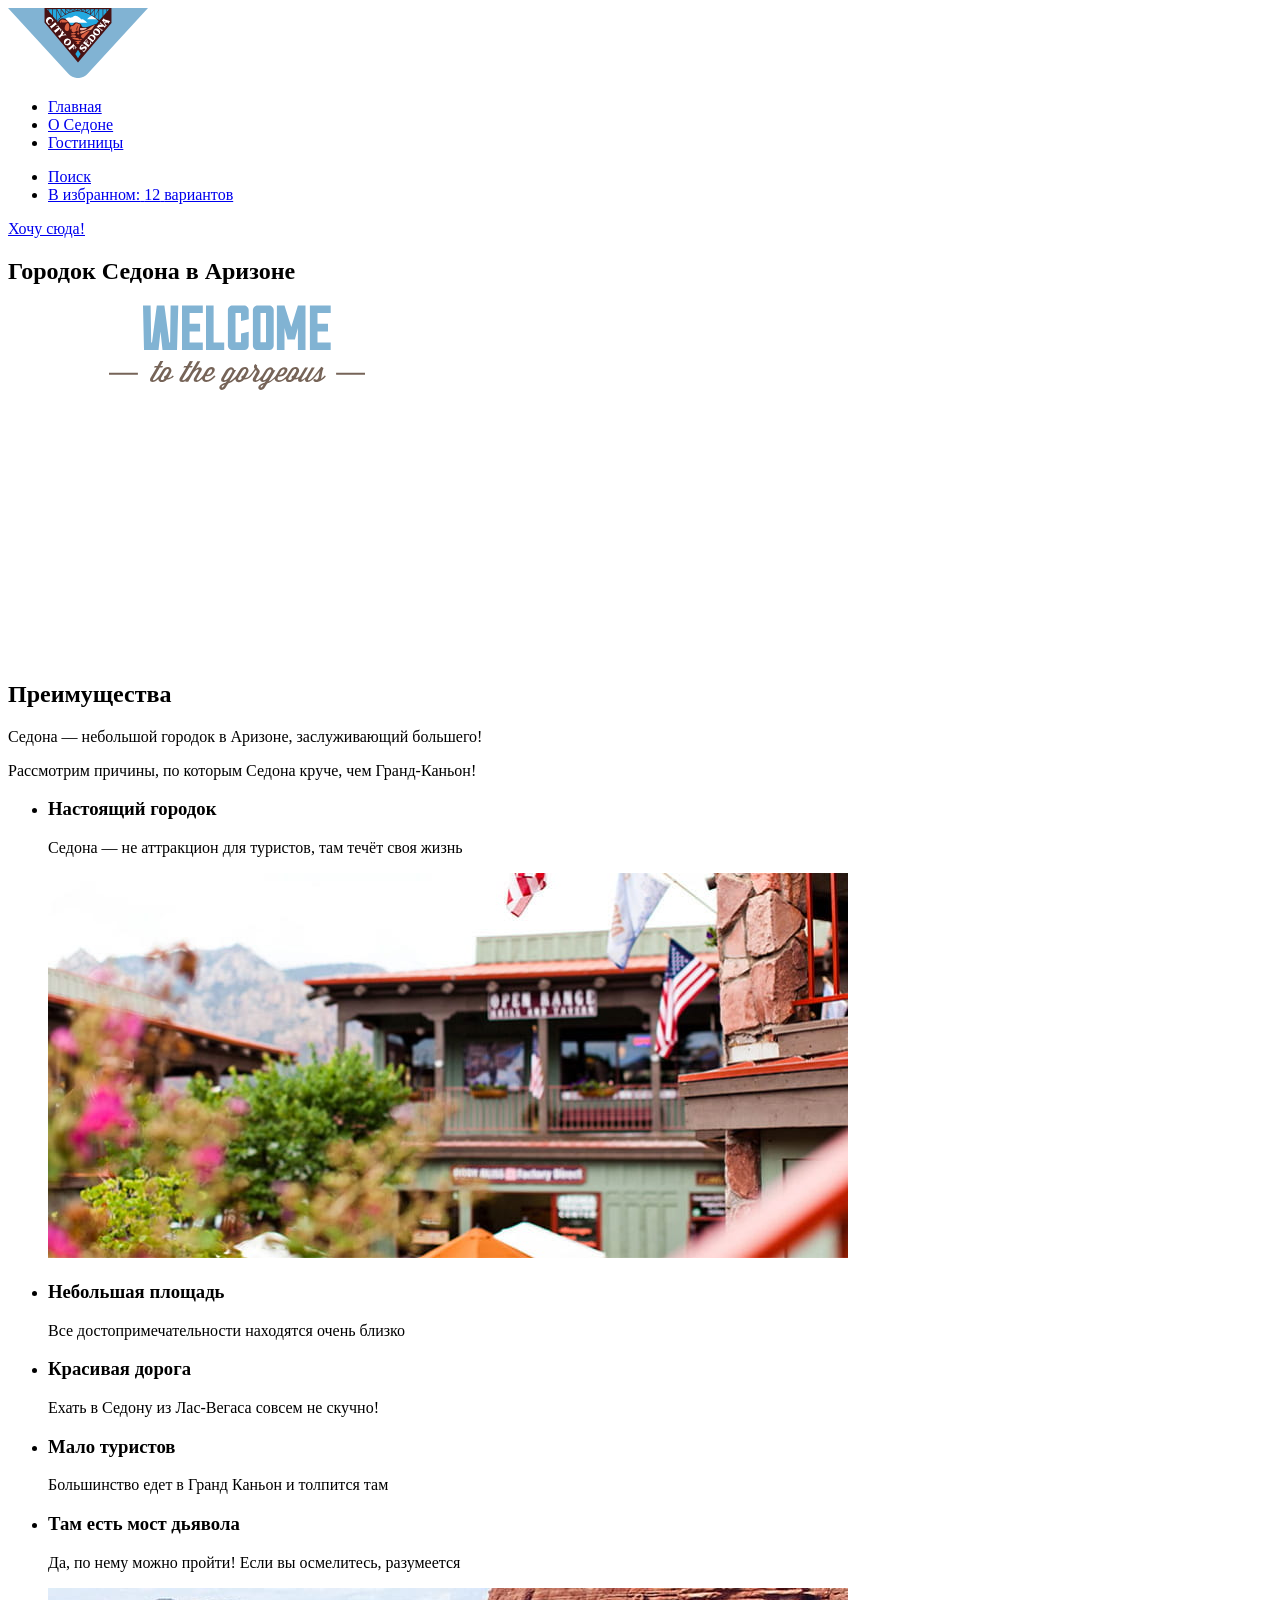
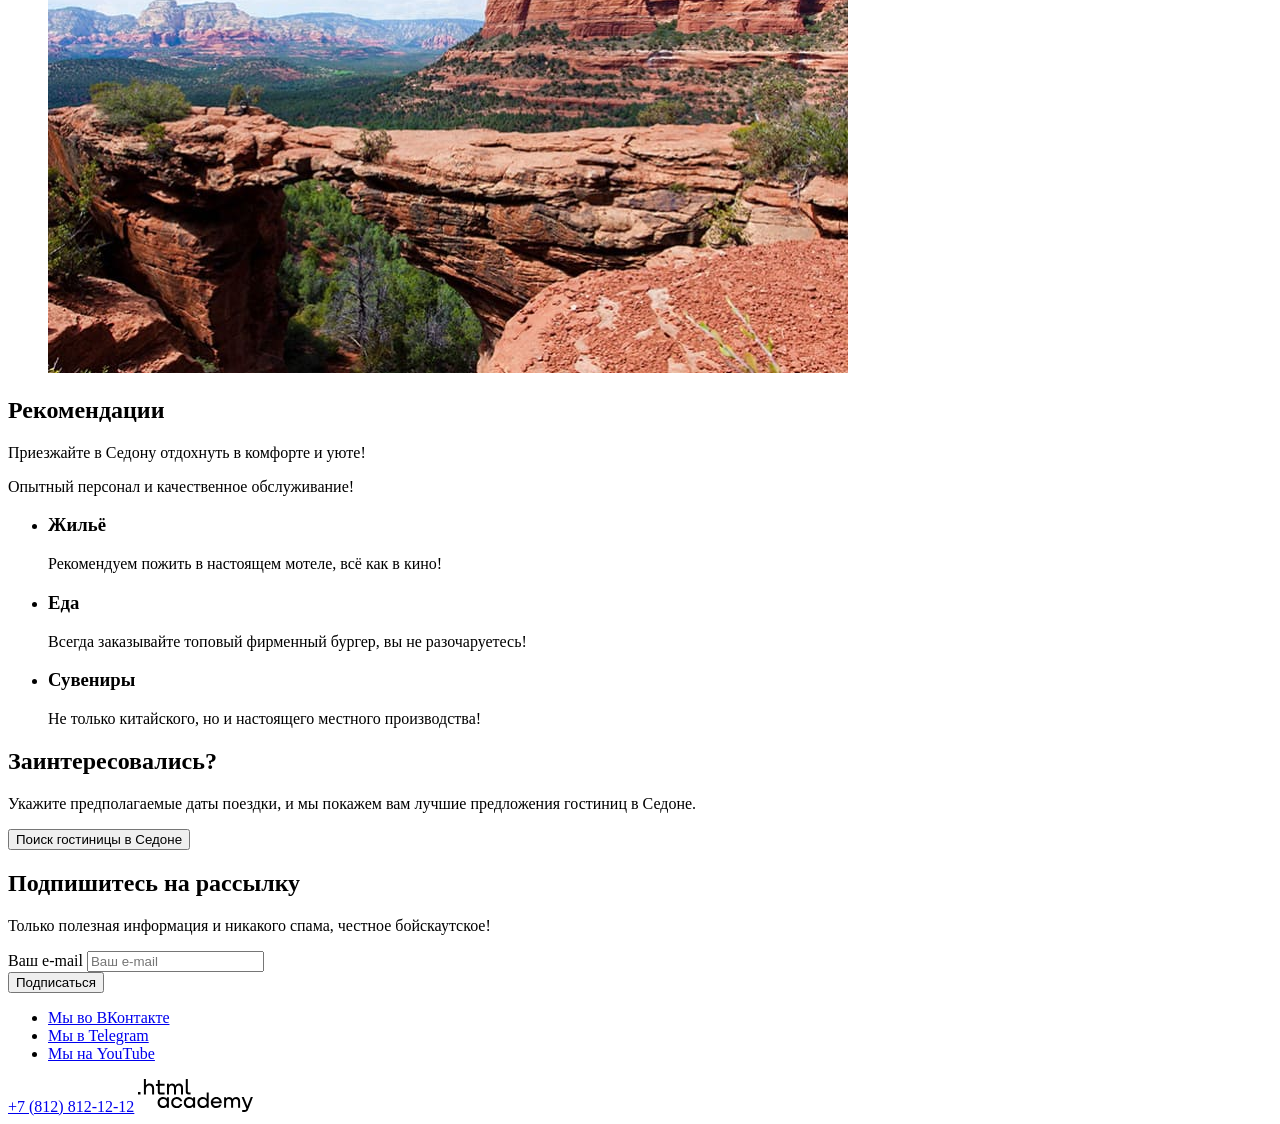
==== index.html @ c9680c71 "Добавляет контентные изображения и изменяет альтернативные названия у гостиниц" ====
<!DOCTYPE html>
<html lang="ru">

  <head>
    <meta charset="utf-8">
    <title>HTML Academy: Седона</title>
  </head>

  <body>
    <header class="page-header" data-test="header">
      <a class="header-logo" href="index.html">
        <img class="page-header-logo" src="images/sedona-logo.svg" width="140" height="70" alt="Логотип города Седона">
      </a>
      <nav class="navigation">
        <ul class="navigation-list">
          <li class="navigation-item">
            <a class="navigation-link" href="index.html" aria-current="page">Главная</a>
          </li>
          <li class="navigation-item">
            <a class="navigation-link" href="#">О Седоне</a>
          </li>
          <li class="navigation-item">
            <a class="navigation-link" href="catalog.html">Гостиницы</a>
          </li>
        </ul>
        <ul class="navigation-user">
          <li class="navigation-user-item">
            <a class="navigation-user-link navigation-user-link-search" href="#">
              <span class="visually-hidden">Поиск</span>
            </a>
          </li>
          <li class="navigation-user-item">
            <a class="navigation-user-link navigation-user-link-favorites" href="#">
              <span class="visually-hidden">В избранном:</span>
              <span class="favorites-badge">12</span>
              <span class="visually-hidden">вариантов</span>
            </a>
          </li>
        </ul>
      </nav>
      <a class="header-button" href="#">Хочу сюда!</a>
    </header>

    <main class="main-content" data-test="main">
      <section class="hero" data-test="hero">
        <h1 class="visually-hidden">Городок Седона в Аризоне</h1>
        <img class="hero-image" src="images/welcome-text.svg" width="458" height="352"
          alt="Welcome to the gorgeous Sedona, because the Grand Canyon sucks!">
      </section>
      <section class="advantages" data-test="advantages">
        <h2 class="visually-hidden">Преимущества</h2>
        <p class="hero-slogan">Седона — небольшой городок в Аризоне, заслуживающий большего!</p>
        <p class="hero-intro">Рассмотрим причины, по которым Седона круче, чем Гранд-Каньон!</p>
        <ul class="advantages-list">
          <li class="advantages-item advantages-item-with-image">
            <h3 class="advantages-title">Настоящий городок</h3>
            <p class="advantages-description">Седона — не аттракцион для туристов, там течёт своя жизнь</p>
            <img class="advantages-image" src="images/sedona.jpg" width="800" height="385"
              alt="Вид из окна городка Седона на здание с надписью «Открытый простор»">
          </li>
          <li class="advantages-item">
            <h3 class="advantages-title">Небольшая площадь</h3>
            <p class="advantages-description">Все достопримечательности находятся очень близко</p>
          </li>
          <li class="advantages-item">
            <h3 class="advantages-title">Красивая дорога</h3>
            <p class="advantages-description">Ехать в Седону из Лас-Вегаса совсем не скучно!</p>
          </li>
          <li class="advantages-item">
            <h3 class="advantages-title">Мало туристов</h3>
            <p class="advantages-description">Большинство едет в Гранд Каньон и толпится там</p>
          </li>
          <li class="advantages-item advantages-item-with-image">
            <h3 class="advantages-title">Там есть мост дьявола</h3>
            <p class="advantages-description">Да, по нему можно пройти! Если вы осмелитесь, разумеется</p>
            <img class="advantages-image" width="800" height="385" src="images/devils-bridge.jpg"
              alt="Мост дьявола в Седоне из песчаника и просторы Аризоны на заднем плане">
          </li>
        </ul>
      </section>
      <section class="recommendations">
        <h2 class="visually-hidden">Рекомендации</h2>
        <p class="recommendations-slogan">Приезжайте в Седону отдохнуть в комфорте и уюте!</p>
        <p class="recommendations-description">Опытный персонал и качественное обслуживание!</p>
        <ul class="recommendations-list">
          <li class="recommendations-item">
            <h3 class="recommendations-title">Жильё</h3>
            <p class="recommendations-item-description">Рекомендуем пожить в настоящем мотеле, всё как в кино!</p>
          </li>
          <li class="recommendations-item">
            <h3 class="recommendations-title">Еда</h3>
            <p class="recommendations-item-description">Всегда заказывайте топовый фирменный бургер, вы не
              разочаруетесь!</p>
          </li>
          <li class="recommendations-item">
            <h3 class="recommendations-title">Сувениры</h3>
            <p class="recommendations-item-description">Не только китайского, но и настоящего местного производства!</p>
          </li>
        </ul>
      </section>
      <section class="search" data-test="search">
        <h2 class="search-title">Заинтересовались?</h2>
        <p class="search-description">Укажите предполагаемые даты поездки, и мы покажем вам лучшие предложения гостиниц
          в Седоне.</p>
        <button class="search-button" type="button">Поиск гостиницы в Седоне</button>
      </section>
      <section class="subscribe subscribe-with-background" data-test="subscribe">
        <h2 class="subscribe-title">Подпишитесь на рассылку</h2>
        <p class="subscribe-description">Только полезная информация и никакого спама, честное бойскаутское!</p>
        <form class="subscribe-form" action="https://echo.htmlacademy.ru/" method="post">
          <div class="subscribe-field-wrapper">
            <label class="visually-hidden" for="user-email">Ваш e-mail</label>
            <input class="subscribe-field" type="email" name="user-email" id="user-email" placeholder="Ваш e-mail"
              required>
          </div>
          <button class="subscribe-button" type="submit">Подписаться</button>
        </form>
      </section>
    </main>

    <footer class="page-footer" data-test="footer">
      <ul class="page-footer-socials-list">
        <li class="page-footer-socials-item">
          <a class="page-footer-socials-link" href="https://vk.com/htmlacademy">
            <span class="visually-hidden">Мы во ВКонтакте</span>
          </a>
        </li>
        <li class="page-footer-socials-item">
          <a class="page-footer-socials-link" href="https://t.me/htmlacademy">
            <span class="visually-hidden">Мы в Telegram</span>
          </a>
        </li>
        <li class="page-footer-socials-item">
          <a class="page-footer-socials-link" href="https://www.youtube.com/user/htmlacademyru">
            <span class="visually-hidden">Мы на YouTube</span>
          </a>
        </li>
      </ul>
      <a class="page-footer-phone" href="tel:+78128121212">+7 (812) 812-12-12</a>
      <a class="page-footer-copyright" href="https://htmlacademy.ru/intensive/htmlcss">
        <img class="page-footer-copyright-logo" src="images/htmlacademy-logo.svg" width="115" height="33"
          alt="Логотип HTML Academy">
      </a>
    </footer>
  </body>

</html>
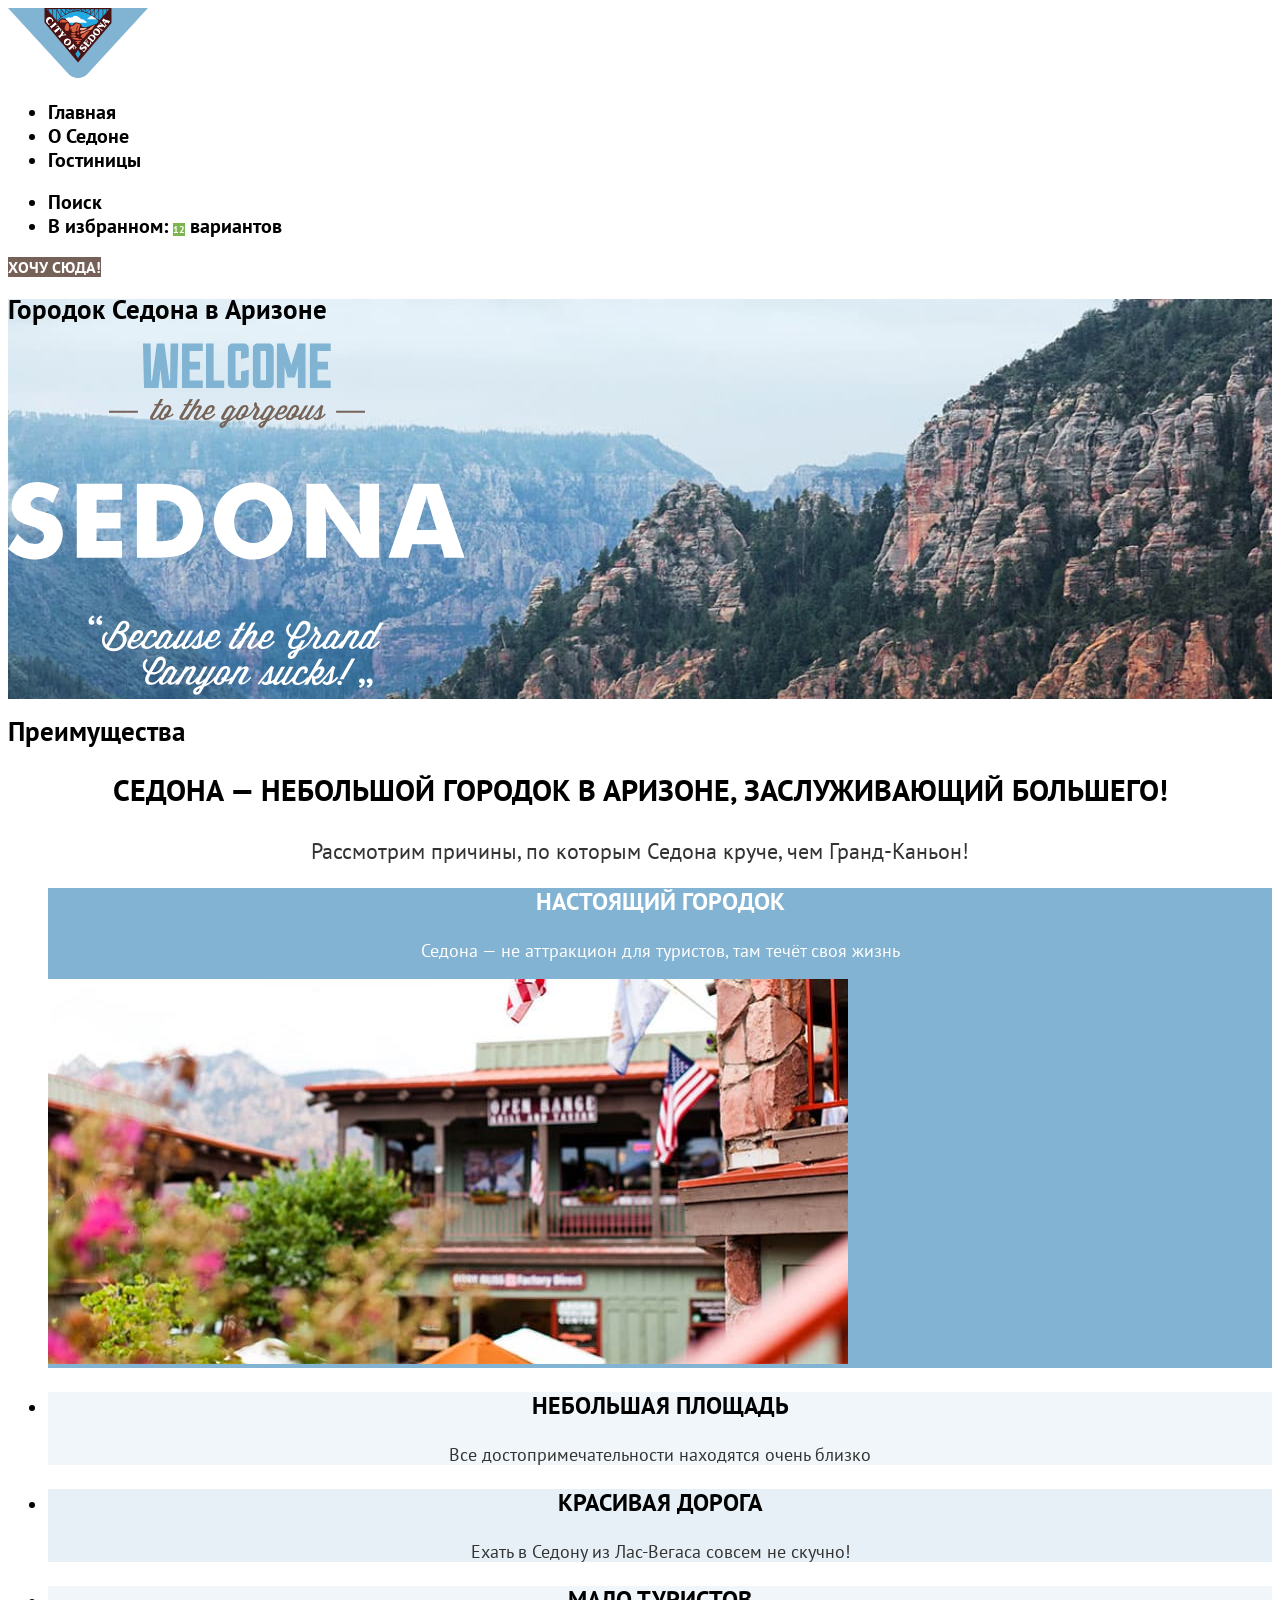
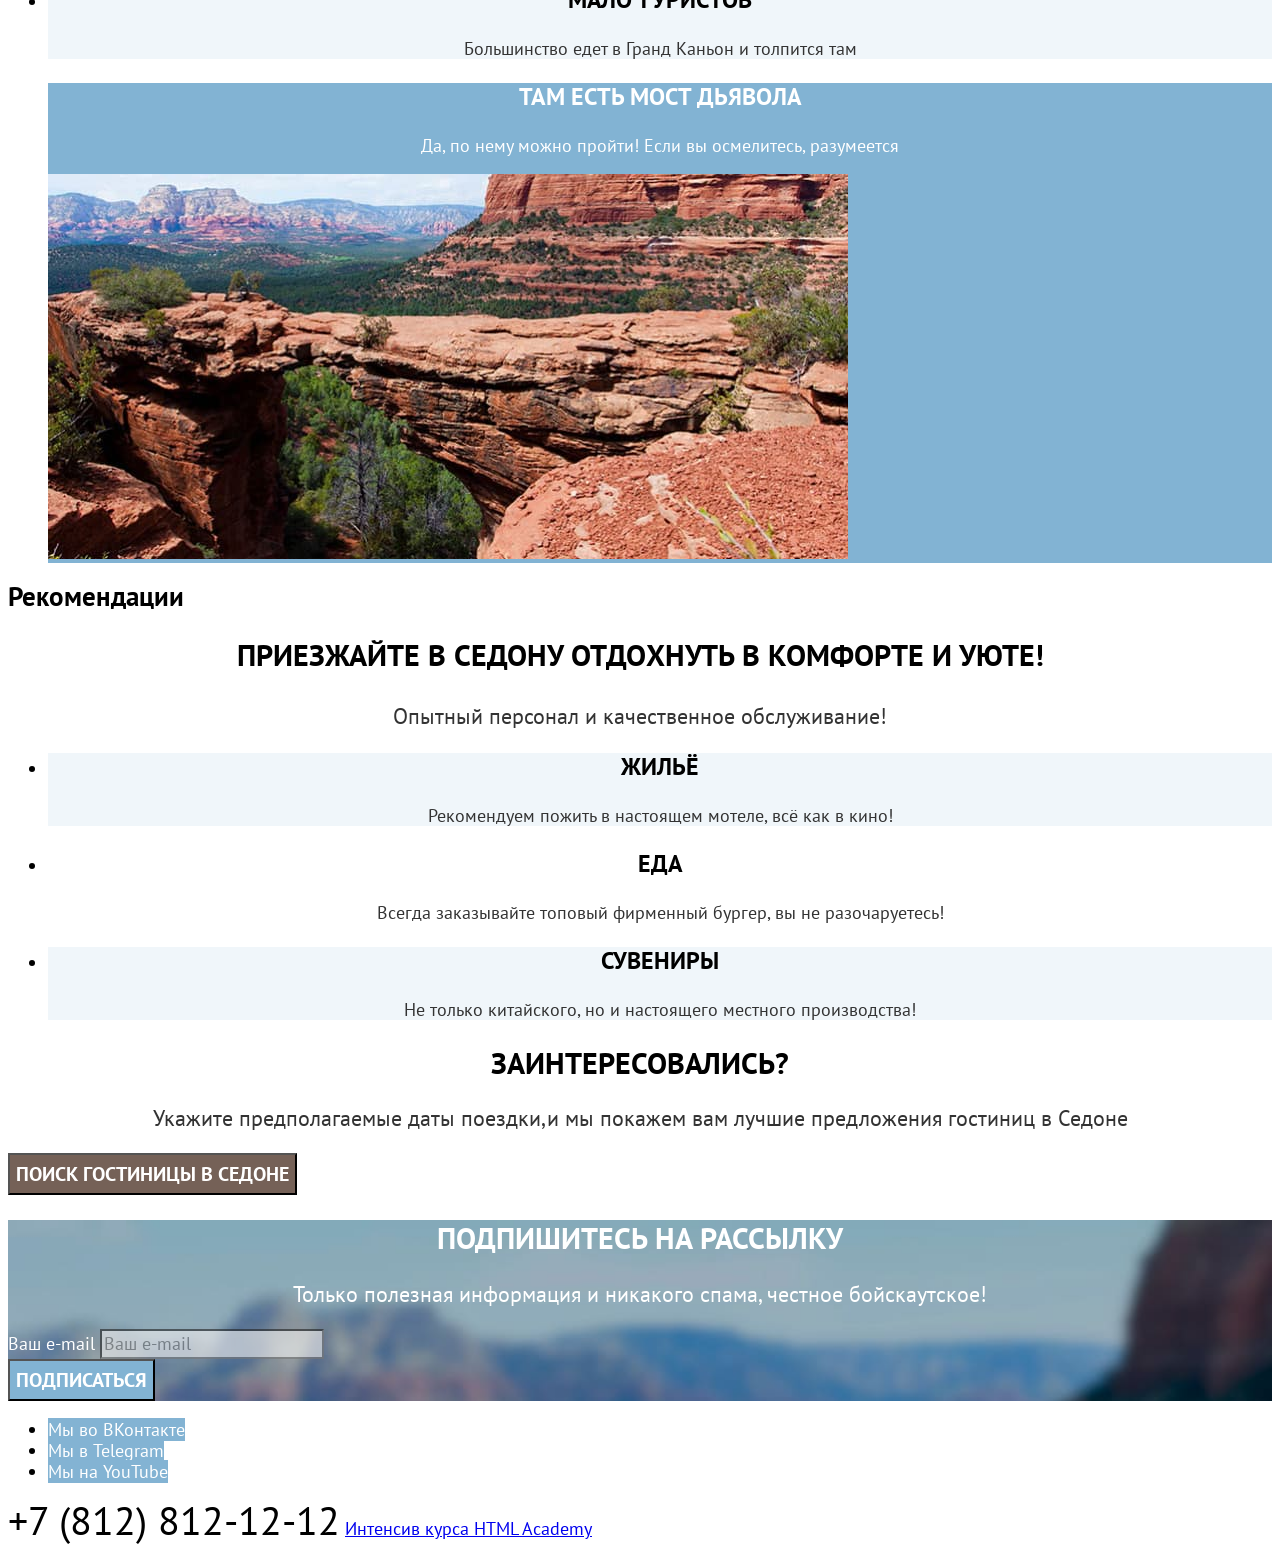
==== commit 13513b2b: "Вносит изменения на главную страницу и каталог, а так же добавляет декоративные изображения в папку " ====
--- a/index.html
+++ b/index.html
@@ -4,12 +4,14 @@
   <head>
     <meta charset="utf-8">
     <title>HTML Academy: Седона</title>
+    <link rel="stylesheet" href="styles/styles.css">
   </head>
 
   <body>
     <header class="page-header" data-test="header">
       <a class="header-logo" href="index.html">
-        <img class="page-header-logo" src="images/sedona-logo.svg" width="140" height="70" alt="Логотип города Седона">
+        <img class="page-header-logo" src="images/content/sedona-logo.svg" width="140" height="70"
+          alt="Логотип города Седона">
       </a>
       <nav class="navigation">
         <ul class="navigation-list">
@@ -30,7 +32,7 @@
             </a>
           </li>
           <li class="navigation-user-item">
-            <a class="navigation-user-link navigation-user-link-favorites" href="#">
+            <a class="navigation-user-link " href="#">
               <span class="visually-hidden">В избранном:</span>
               <span class="favorites-badge">12</span>
               <span class="visually-hidden">вариантов</span>
@@ -44,36 +46,36 @@
     <main class="main-content" data-test="main">
       <section class="hero" data-test="hero">
         <h1 class="visually-hidden">Городок Седона в Аризоне</h1>
-        <img class="hero-image" src="images/welcome-text.svg" width="458" height="352"
+        <img class="hero-image" src="images/content/welcome-text.svg" width="458" height="352"
           alt="Welcome to the gorgeous Sedona, because the Grand Canyon sucks!">
       </section>
       <section class="advantages" data-test="advantages">
         <h2 class="visually-hidden">Преимущества</h2>
-        <p class="hero-slogan">Седона — небольшой городок в Аризоне, заслуживающий большего!</p>
-        <p class="hero-intro">Рассмотрим причины, по которым Седона круче, чем Гранд-Каньон!</p>
+        <p class="advantages-slogan">Седона — небольшой городок в Аризоне, заслуживающий большего!</p>
+        <p class="advantages-description">Рассмотрим причины, по которым Седона круче, чем Гранд-Каньон!</p>
         <ul class="advantages-list">
           <li class="advantages-item advantages-item-with-image">
-            <h3 class="advantages-title">Настоящий городок</h3>
-            <p class="advantages-description">Седона — не аттракцион для туристов, там течёт своя жизнь</p>
-            <img class="advantages-image" src="images/sedona.jpg" width="800" height="385"
+            <h3 class="advantages-item-title">Настоящий городок</h3>
+            <p class="advantages-item-description">Седона — не аттракцион для туристов, там течёт своя жизнь</p>
+            <img class="advantages-image" src="images/content/sedona.jpg" width="800" height="385"
               alt="Вид из окна городка Седона на здание с надписью «Открытый простор»">
           </li>
           <li class="advantages-item">
-            <h3 class="advantages-title">Небольшая площадь</h3>
-            <p class="advantages-description">Все достопримечательности находятся очень близко</p>
+            <h3 class="advantages-item-title">Небольшая площадь</h3>
+            <p class="advantages-item-description">Все достопримечательности находятся очень близко</p>
           </li>
           <li class="advantages-item">
-            <h3 class="advantages-title">Красивая дорога</h3>
-            <p class="advantages-description">Ехать в Седону из Лас-Вегаса совсем не скучно!</p>
+            <h3 class="advantages-item-title">Красивая дорога</h3>
+            <p class="advantages-item-description">Ехать в Седону из Лас-Вегаса совсем не скучно!</p>
           </li>
           <li class="advantages-item">
-            <h3 class="advantages-title">Мало туристов</h3>
-            <p class="advantages-description">Большинство едет в Гранд Каньон и толпится там</p>
+            <h3 class="advantages-item-title">Мало туристов</h3>
+            <p class="advantages-item-description">Большинство едет в Гранд Каньон и толпится там</p>
           </li>
           <li class="advantages-item advantages-item-with-image">
-            <h3 class="advantages-title">Там есть мост дьявола</h3>
-            <p class="advantages-description">Да, по нему можно пройти! Если вы осмелитесь, разумеется</p>
-            <img class="advantages-image" width="800" height="385" src="images/devils-bridge.jpg"
+            <h3 class="advantages-item-title">Там есть мост дьявола</h3>
+            <p class="advantages-item-description">Да, по нему можно пройти! Если вы осмелитесь, разумеется</p>
+            <img class="advantages-image" width="800" height="385" src="images/content/devils-bridge.jpg"
               alt="Мост дьявола в Седоне из песчаника и просторы Аризоны на заднем плане">
           </li>
         </ul>
@@ -100,8 +102,8 @@
       </section>
       <section class="search" data-test="search">
         <h2 class="search-title">Заинтересовались?</h2>
-        <p class="search-description">Укажите предполагаемые даты поездки, и мы покажем вам лучшие предложения гостиниц
-          в Седоне.</p>
+        <p class="search-description">Укажите предполагаемые даты поездки,и мы покажем вам лучшие предложения гостиниц в
+          Седоне</p>
         <button class="search-button" type="button">Поиск гостиницы в Седоне</button>
       </section>
       <section class="subscribe subscribe-with-background" data-test="subscribe">
@@ -138,8 +140,7 @@
       </ul>
       <a class="page-footer-phone" href="tel:+78128121212">+7 (812) 812-12-12</a>
       <a class="page-footer-copyright" href="https://htmlacademy.ru/intensive/htmlcss">
-        <img class="page-footer-copyright-logo" src="images/htmlacademy-logo.svg" width="115" height="33"
-          alt="Логотип HTML Academy">
+        <span class="visually-hidden">Интенсив курса HTML Academy</span>
       </a>
     </footer>
   </body>
--- a/styles/styles.css
+++ b/styles/styles.css
@@ -0,0 +1,394 @@
+@font-face {
+  font-family: "PT Sans";
+  font-style: normal;
+  font-weight: 400;
+  src: url("../fonts/ptsans-400.woff2") format("woff2");
+  font-display: swap;
+}
+
+@font-face {
+  font-family: "PT Sans";
+  font-style: normal;
+  font-weight: 700;
+  src: url("../fonts/ptsans-700.woff2") format("woff2");
+  font-display: swap;
+}
+
+/* Основное содержимое страницы */
+body {
+  font-family: "PT Sans", sans-serif;
+  font-size: 18px;
+  line-height: 21px;
+  color: #000000;
+  background-color: #ffffff;
+}
+
+/* Шапка */
+.navigation-link,
+.navigation-user-link {
+  font-size: 20px;
+  font-weight: 700;
+  line-height: 24px;
+  text-decoration: none;
+  color: #000000;
+}
+
+.favorites-badge {
+  font-size: 10px;
+  line-height: 10px;
+  text-align: center;
+  color: #ffffff;
+  background-color: #7db54f;
+}
+
+.header-button {
+  font-size: 16px;
+  font-weight: 700;
+  line-height: 20px;
+  text-transform: uppercase;
+  text-decoration: none;
+  text-align: center;
+  color: #ffffff;
+  background-color: #756157;
+}
+
+/* Приветственный блок */
+.hero {
+  background-image: url(../images/backgrounds/welcome.jpg);
+  background-size: cover;
+  background-repeat: no-repeat;
+  color: inherit;
+  background-color: #82b3d3;
+}
+
+/* Блок преимуществ */
+.advantages-slogan,
+.recommendations-slogan {
+  font-size: 30px;
+  font-weight: 700;
+  line-height: 36px;
+  text-transform: uppercase;
+  text-align: center;
+}
+
+.advantages-description,
+.recommendations-description {
+  font-size: 22px;
+  line-height: 26px;
+  text-align: center;
+  color: #333333;
+}
+
+.advantages-list > .advantages-item.advantages-item-with-image:first-child {
+  color: #ffffff;
+  background-color: #82b3d3;
+}
+
+.advantages-list > .advantages-item.advantages-item-with-image:last-child {
+  color: #ffffff;
+  background-color: #82b3d3;
+}
+
+.advantages-item-title {
+  font-size: 24px;
+  font-weight: 700;
+  line-height: 28px;
+  text-transform: uppercase;
+  text-align: center;
+}
+
+.advantages-item-description {
+  font-size: 18px;
+  line-height: 21px;
+  text-align: center;
+  color: #333333;
+}
+
+.advantages-item-with-image .advantages-item-description {
+  color: inherit;
+}
+
+.advantages-item:nth-child(even) {
+  background-color: #83b3d31f;
+}
+.advantages-item:nth-child(odd) {
+  background-color: #83b3d333;
+}
+
+/* Блок рекомендаций */
+
+.recommendations-item:nth-child(even) {
+  background-color: inherit;
+}
+
+.recommendations-item:nth-child(odd) {
+  background-color: #83b3d31f;
+}
+
+.recommendations-title {
+  font-size: 24px;
+  font-weight: 700;
+  line-height: 28px;
+  text-transform: uppercase;
+  text-align: center;
+}
+
+.recommendations-item-description {
+  color: #333333;
+  text-align: center;
+}
+
+/* Блок с поиском гостиниц и подпиской */
+.search-title,
+.subscribe-title {
+  font-size: 30px;
+  font-weight: 700;
+  line-height: 36px;
+  text-transform: uppercase;
+  text-align: center;
+}
+
+.search-description,
+.subscribe-description {
+  font-size: 22px;
+  line-height: 26px;
+  text-align: center;
+  color: #333333;
+}
+
+.search-button {
+  font-family: "PT Sans";
+  font-size: 20px;
+  font-weight: 700;
+  line-height: 36px;
+  text-transform: uppercase;
+  text-align: center;
+  color: #ffffff;
+  background-color: #756157;
+}
+
+/* --подписка-- */
+.subscribe-with-background .subscribe-description {
+  color: #ffffff;
+}
+
+.subscribe-field {
+  font-family: "PT Sans";
+  font-size: 18px;
+  line-height: 24px;
+  color: #000000;
+  background-color: #f2f2f2;
+  opacity: 0.6;
+}
+
+.subscribe-button {
+  font-family: "PT Sans";
+  font-size: 20px;
+  font-weight: 700;
+  line-height: 36px;
+  text-transform: uppercase;
+  text-align: center;
+  color: #ffffff;
+  background-color: #82b3d3;
+}
+
+.subscribe {
+  color: inherit;
+  background-color: #ffffff;
+}
+
+.subscribe-with-background {
+  background-image: url(../images/backgrounds/subscribe.jpg);
+  background-size: cover;
+  background-repeat: no-repeat;
+  color: #ffffff;
+  background-color: #82b3d3;
+}
+
+/* Подвал */
+
+.page-footer-socials-item a {
+  color: #ffffff;
+  background-color: #83b3d3;
+  text-decoration: none;
+}
+
+.page-footer-phone {
+  font-size: 40px;
+  line-height: 40px;
+  text-transform: uppercase;
+  text-align: center;
+  text-decoration: none;
+  color: #000000;
+}
+
+/* Фильтр каталога гостиниц */
+.catalog-hero {
+  background-image: url(../images/backgrounds/catalog-filter.jpg);
+  background-size: cover;
+  background-repeat: no-repeat;
+  color: #ffffff;
+  background-color: #82b3d3;
+}
+
+.content-header-title {
+  font-size: 60px;
+  font-weight: 700;
+  line-height: 78px;
+}
+
+.breadcrumbs-link {
+  font-size: 16px;
+  line-height: 21px;
+  text-decoration: none;
+  color: #ffffff;
+}
+
+.control {
+  font-size: 18px;
+  line-height: 23px;
+}
+
+/* .hotels-filter-group {
+  border: none;
+} */
+
+.hotels-filter-group-title {
+  font-size: 20px;
+  font-weight: 700;
+  line-height: 24px;
+  text-transform: capitalize;
+}
+
+.hotels-filter-range-control input {
+  font-family: "PT Sans";
+  font-size: 18px;
+  font-weight: 700;
+  line-height: 24px;
+  color: #000000;
+  background-color: #f2f2f2;
+}
+
+.hotels-filter-apply-button {
+  font-size: 16px;
+  font-weight: 700;
+  line-height: 20px;
+  text-transform: uppercase;
+  text-align: center;
+  color: #ffffff;
+  background-color: #82b3d3;
+}
+
+.hotels-filter-reset-button {
+  font-size: 16px;
+  font-weight: 700;
+  line-height: 20px;
+  text-transform: uppercase;
+  text-align: center;
+  color: #ffffff;
+  background-color: transparent;
+  border: none;
+}
+
+/* Каталог гостиниц */
+.hotels-catalog-title {
+  font-size: 30px;
+  font-weight: 700;
+  line-height: 36px;
+  text-transform: uppercase;
+  color: #000000;
+}
+
+.select-control {
+  font-size: 18px;
+  line-height: 21px;
+  color: #333333;
+  background-color: #ffffff;
+}
+
+.view-button {
+  color: #000000;
+  background-color: #ffffff;
+  text-decoration: none;
+  text-transform: uppercase;
+}
+
+.hotel-card-title-link {
+  font-size: 24px;
+  font-weight: 700;
+  line-height: 28px;
+  text-decoration: none;
+  color: #000000;
+}
+
+.hotel-card-type {
+  font-size: 18px;
+  line-height: 21px;
+  color: #333333;
+}
+
+.hotel-card-price {
+  font-size: 18px;
+  line-height: 21px;
+  color: #333333;
+}
+
+/* кнопки */
+.hotel-card-details-button {
+  font-size: 16px;
+  font-weight: 700;
+  line-height: 20px;
+  text-align: center;
+  text-transform: uppercase;
+  text-decoration: none;
+  color: #ffffff;
+  background-color: #756157;
+}
+
+.hotel-card-favorite-button {
+  font-family: "PT Sans";
+  font-size: 16px;
+  font-weight: 700;
+  line-height: 20px;
+  text-align: center;
+  text-transform: uppercase;
+  color: #ffffff;
+  background-color: #82b3d3;
+}
+
+.favorite-button-active {
+  background-color: #7db54f;
+}
+
+.hotel-card-rating-value {
+  font-size: 16px;
+  line-height: 20px;
+  text-transform: uppercase;
+  text-align: center;
+  color: #333333;
+  background-color: #f2f2f2;
+}
+
+/* Пагинация */
+.pagination-link {
+  font-size: 20px;
+  font-weight: 700;
+  line-height: 36px;
+  text-transform: uppercase;
+  text-align: center;
+  color: #ffffff;
+  background-color: #82b3d3;
+  text-decoration: none;
+}
+
+.pagination-link[aria-current="page"] {
+  color: #000000;
+  background-color: #f2f2f2;
+}
+
+.pagination-ellipsis {
+  font-size: 22px;
+  line-height: 26px;
+  color: #000000;
+  background-color: transparent;
+}
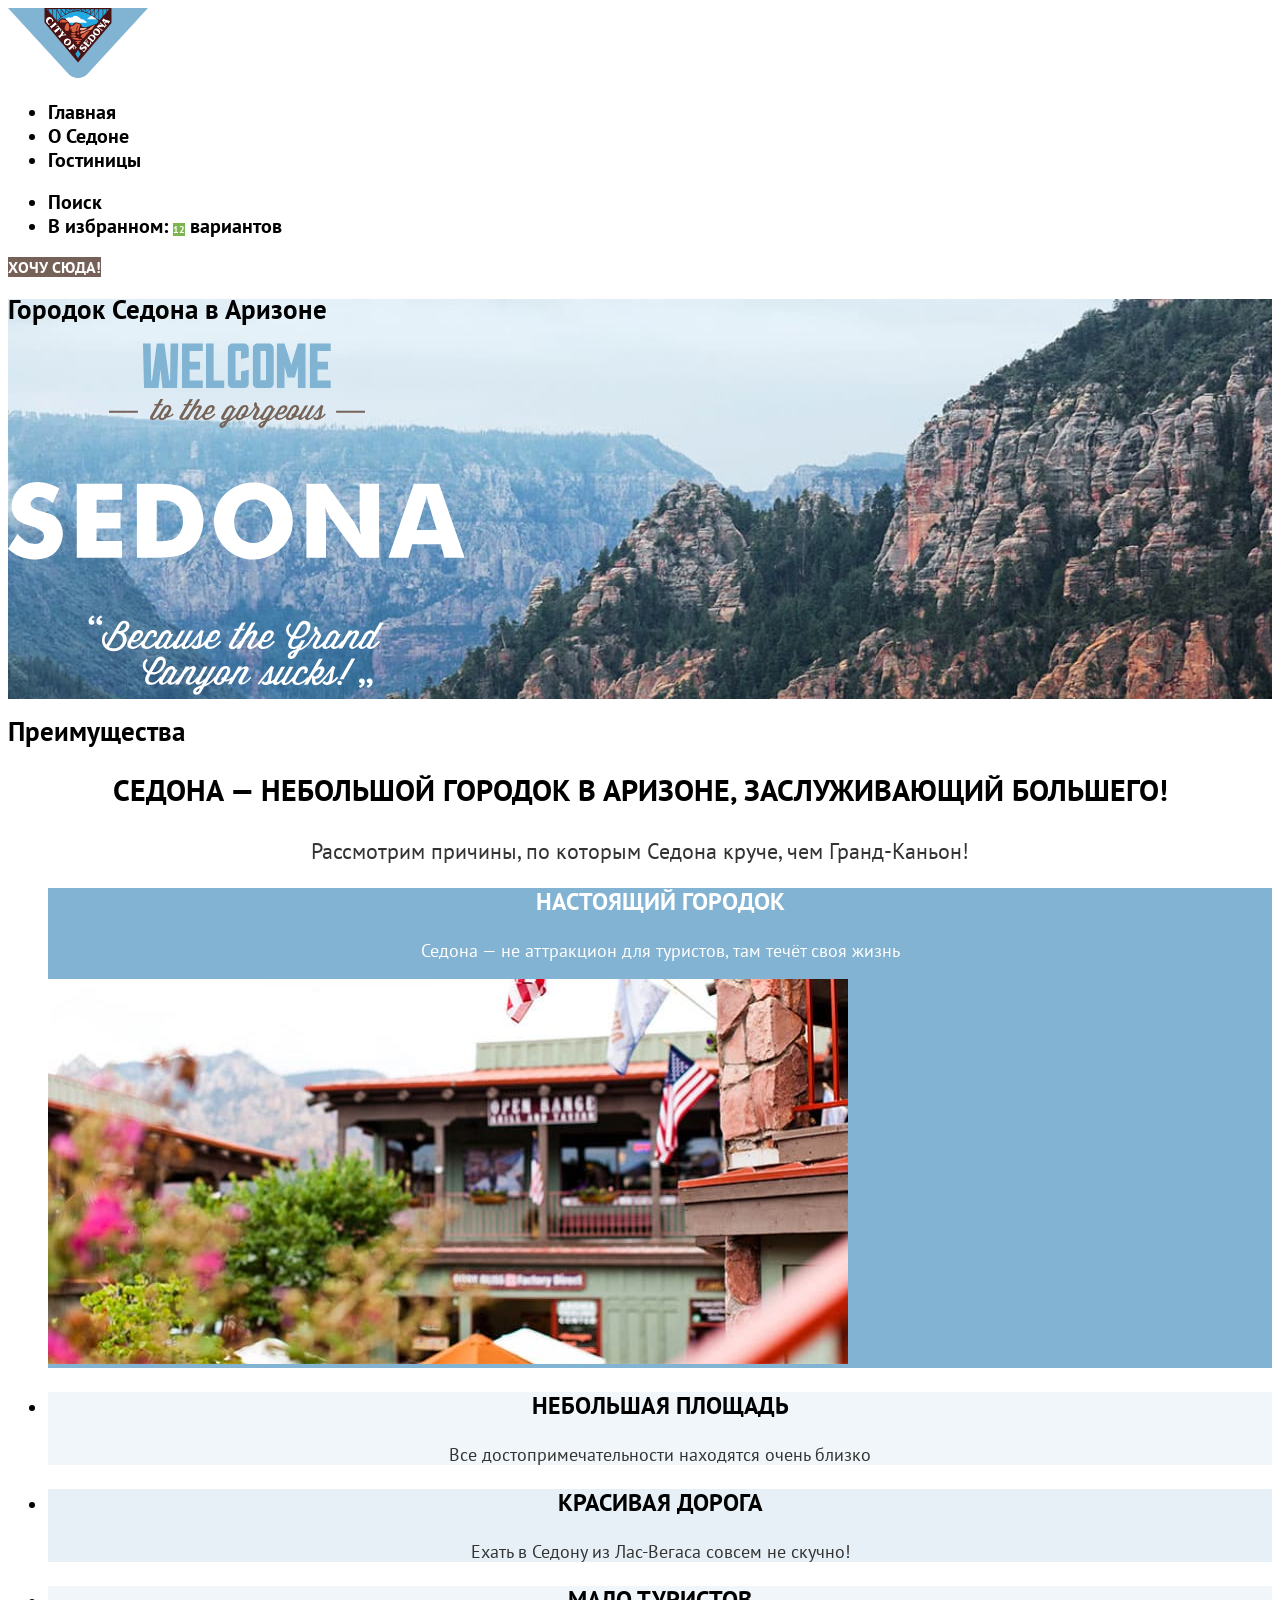
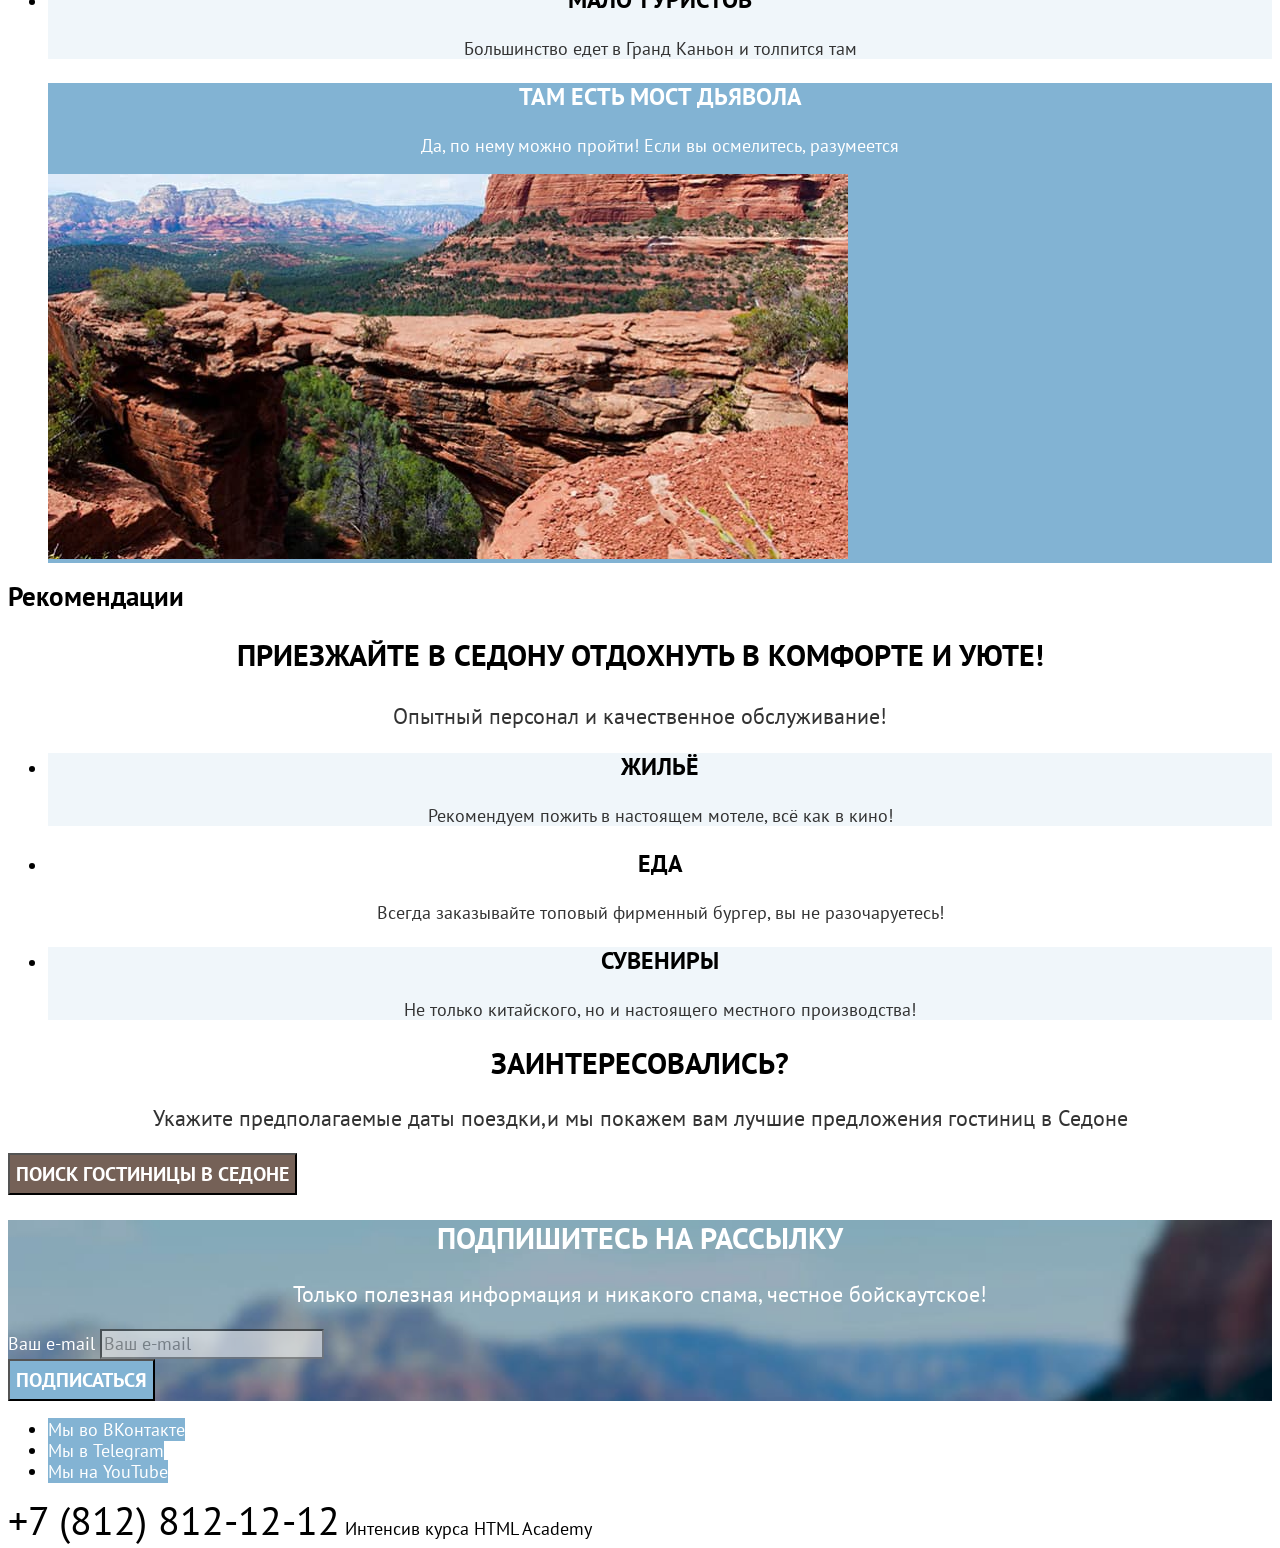
==== commit de5562fc: "вносит некоторые изменения и добавляет normalize из учебных материалов" ====
--- a/index.html
+++ b/index.html
@@ -4,6 +4,7 @@
   <head>
     <meta charset="utf-8">
     <title>HTML Academy: Седона</title>
+    <link rel="stylesheet" href="styles/normalize.css">
     <link rel="stylesheet" href="styles/styles.css">
   </head>
 
--- a/styles/styles.css
+++ b/styles/styles.css
@@ -222,6 +222,11 @@
   color: #000000;
 }
 
+.page-footer-copyright {
+  color: #000000;
+  text-decoration: none;
+}
+
 /* Фильтр каталога гостиниц */
 .catalog-hero {
   background-image: url(../images/backgrounds/catalog-filter.jpg);
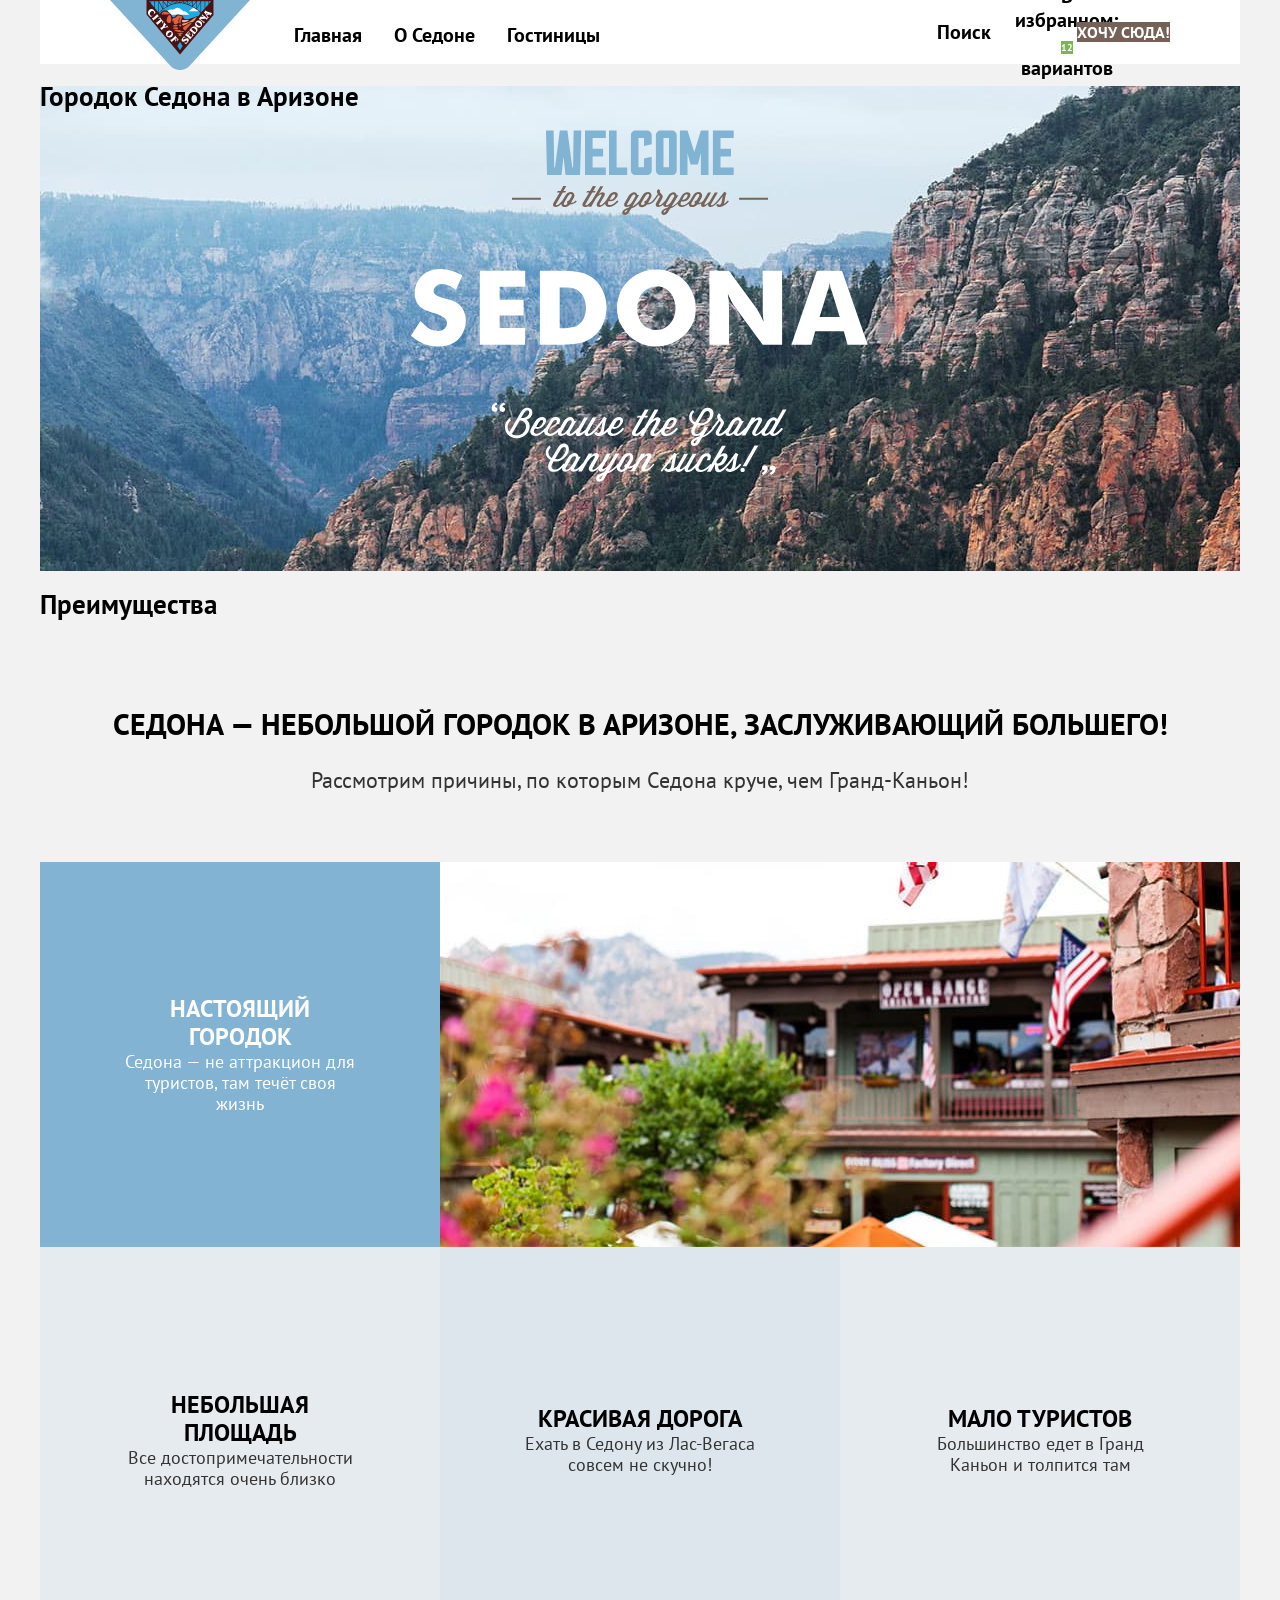
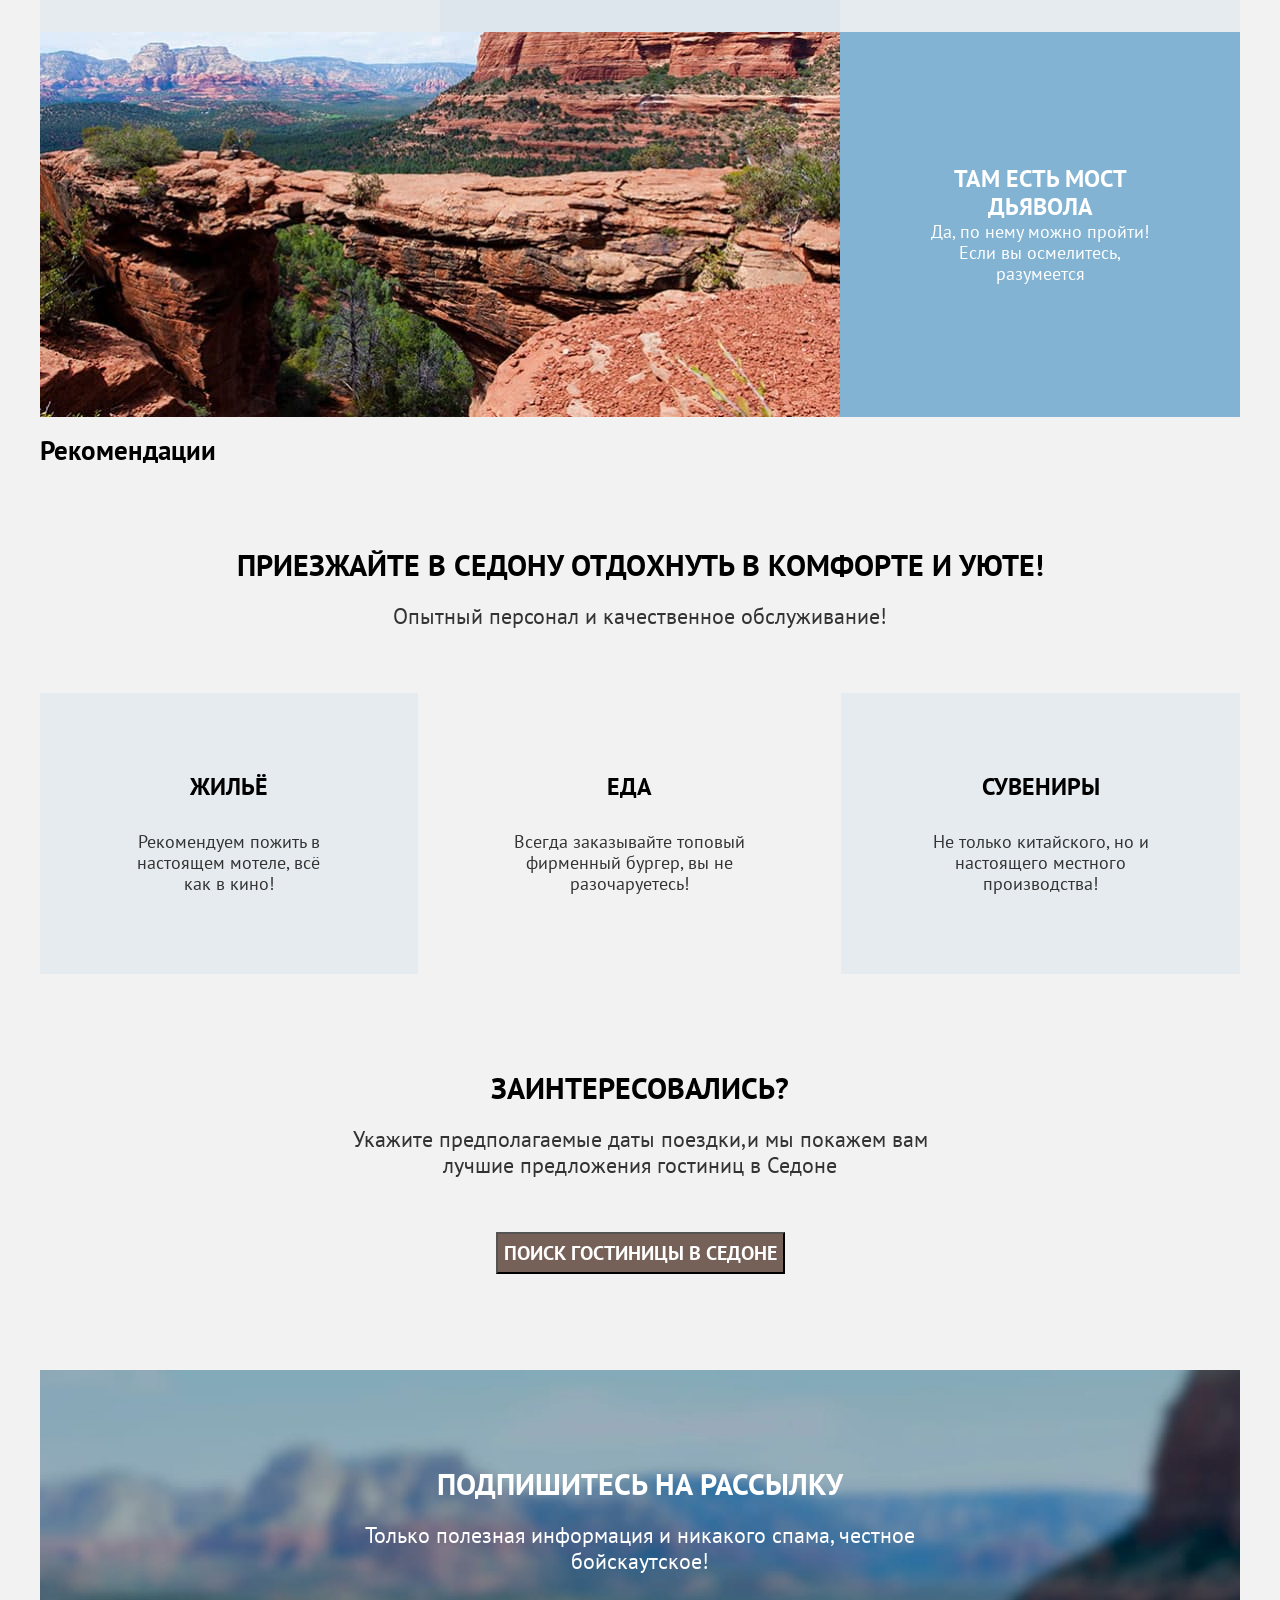
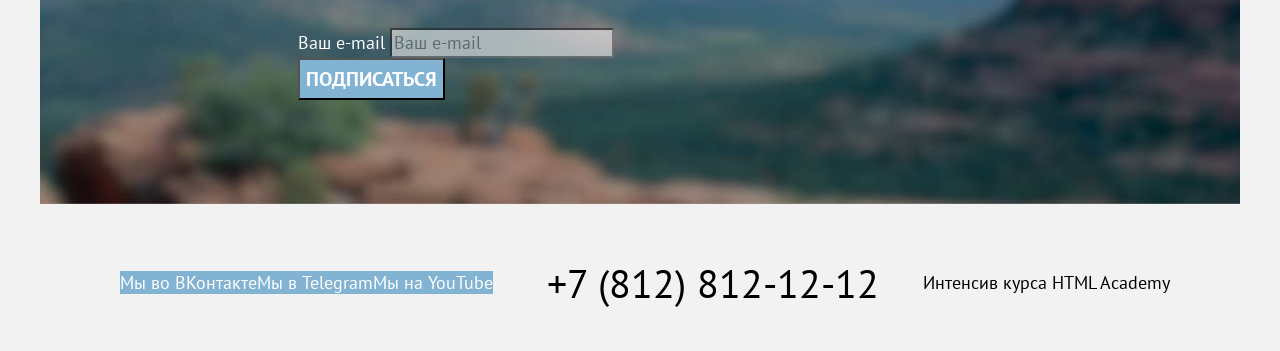
==== commit 1656ab8c: "Начинает разметку сеток главной страницы" ====
--- a/index.html
+++ b/index.html
@@ -4,146 +4,166 @@
   <head>
     <meta charset="utf-8">
     <title>HTML Academy: Седона</title>
-    <link rel="stylesheet" href="styles/normalize.css">
     <link rel="stylesheet" href="styles/styles.css">
   </head>
 
   <body>
-    <header class="page-header" data-test="header">
-      <a class="header-logo" href="index.html">
-        <img class="page-header-logo" src="images/content/sedona-logo.svg" width="140" height="70"
-          alt="Логотип города Седона">
-      </a>
-      <nav class="navigation">
-        <ul class="navigation-list">
-          <li class="navigation-item">
-            <a class="navigation-link" href="index.html" aria-current="page">Главная</a>
-          </li>
-          <li class="navigation-item">
-            <a class="navigation-link" href="#">О Седоне</a>
-          </li>
-          <li class="navigation-item">
-            <a class="navigation-link" href="catalog.html">Гостиницы</a>
-          </li>
-        </ul>
-        <ul class="navigation-user">
-          <li class="navigation-user-item">
-            <a class="navigation-user-link navigation-user-link-search" href="#">
-              <span class="visually-hidden">Поиск</span>
+    <div class="page-container">
+      <header class="page-header" data-test="header">
+        <nav class="navigation">
+          <div class="site-container">
+            <a class="header-logo" href="index.html">
+              <img class="page-header-logo" src="images/content/sedona-logo.svg" width="140" height="70"
+                alt="Логотип города Седона">
+            </a>
+            <ul class="navigation-list">
+              <li class="navigation-item">
+                <a class="navigation-link" href="index.html" aria-current="page">Главная</a>
+              </li>
+              <li class="navigation-item">
+                <a class="navigation-link" href="#">О Седоне</a>
+              </li>
+              <li class="navigation-item">
+                <a class="navigation-link" href="catalog.html">Гостиницы</a>
+              </li>
+            </ul>
+          </div>
+          <div class="user-container">
+            <ul class="navigation-user">
+              <li class="navigation-user-item">
+                <a class="navigation-user-link navigation-user-link-search" href="#">
+                  <span class="visually-hidden">Поиск</span>
+                </a>
+              </li>
+              <li class="navigation-user-item">
+                <a class="navigation-user-link " href="#">
+                  <span class="visually-hidden">В избранном:</span>
+                  <span class="favorites-badge">12</span>
+                  <span class="visually-hidden">вариантов</span>
+                </a>
+              </li>
+            </ul>
+            <a class="header-button" href="#">Хочу сюда!</a>
+          </div>
+        </nav>
+      </header>
+
+      <main class="main-content" data-test="main">
+        <section class="hero" data-test="hero">
+          <h1 class="visually-hidden">Городок Седона в Аризоне</h1>
+          <img class="hero-image" src="images/content/welcome-text.svg" width="458" height="352"
+            alt="Welcome to the gorgeous Sedona, because the Grand Canyon sucks!">
+        </section>
+        <section class="advantages" data-test="advantages">
+          <h2 class="visually-hidden">Преимущества</h2>
+          <div class="advantages-intro">
+            <p class="advantages-slogan">Седона — небольшой городок в Аризоне, заслуживающий большего!</p>
+            <p class="advantages-description">Рассмотрим причины, по которым Седона круче, чем Гранд-Каньон!</p>
+          </div>
+          <ul class="advantages-list">
+            <li class="advantages-item advantages-item-with-image">
+              <div class="advantages-item-content">
+                <h3 class="advantages-item-title">Настоящий городок</h3>
+                <p class="advantages-item-description">Седона — не аттракцион для туристов, там течёт своя жизнь</p>
+              </div>
+              <img class="advantages-image" src="images/content/sedona.jpg" width="800" height="385"
+                alt="Вид из окна городка Седона на здание с надписью «Открытый простор»">
+            </li>
+            <li class="advantages-item">
+              <h3 class="advantages-item-title">Небольшая площадь</h3>
+              <p class="advantages-item-description">Все достопримечательности находятся очень близко</p>
+            </li>
+            <li class="advantages-item">
+              <h3 class="advantages-item-title">Красивая дорога</h3>
+              <p class="advantages-item-description">Ехать в Седону из Лас-Вегаса совсем не скучно!</p>
+            </li>
+            <li class="advantages-item">
+              <h3 class="advantages-item-title">Мало туристов</h3>
+              <p class="advantages-item-description">Большинство едет в Гранд Каньон и толпится там</p>
+            </li>
+            <li class="advantages-item advantages-item-with-image">
+              <img class="advantages-image" width="800" height="385" src="images/content/devils-bridge.jpg"
+                alt="Мост дьявола в Седоне из песчаника и просторы Аризоны на заднем плане">
+              <div class="advantages-item-content">
+                <h3 class="advantages-item-title">Там есть мост дьявола</h3>
+                <p class="advantages-item-description">Да, по нему можно пройти! Если вы осмелитесь, разумеется</p>
+              </div>
+            </li>
+          </ul>
+        </section>
+        <section class="recommendations">
+          <h2 class="visually-hidden">Рекомендации</h2>
+          <div class="recommendations-intro">
+            <p class="recommendations-slogan">Приезжайте в Седону отдохнуть в комфорте и уюте!</p>
+            <p class="recommendations-description">Опытный персонал и качественное обслуживание!</p>
+          </div>
+          <ul class="recommendations-list">
+            <li class="recommendations-item">
+              <h3 class="recommendations-title">Жильё</h3>
+              <p class="recommendations-item-description">Рекомендуем пожить в настоящем мотеле, всё как в кино!</p>
+            </li>
+            <li class="recommendations-item">
+              <h3 class="recommendations-title">Еда</h3>
+              <p class="recommendations-item-description">Всегда заказывайте топовый фирменный бургер, вы не
+                разочаруетесь!</p>
+            </li>
+            <li class="recommendations-item">
+              <h3 class="recommendations-title">Сувениры</h3>
+              <p class="recommendations-item-description">Не только китайского, но и настоящего местного производства!
+              </p>
+            </li>
+          </ul>
+        </section>
+        <section class="search" data-test="search">
+          <div class="search-intro">
+            <h2 class="search-title">Заинтересовались?</h2>
+            <p class="search-description">Укажите предполагаемые даты поездки,и мы покажем вам лучшие предложения
+              гостиниц
+              в
+              Седоне</p>
+          </div>
+          <button class="search-button" type="button">Поиск гостиницы в Седоне</button>
+        </section>
+        <section class="subscribe subscribe-with-background" data-test="subscribe">
+          <div class="subscribe-intro">
+            <h2 class="subscribe-title">Подпишитесь на рассылку</h2>
+            <p class="subscribe-description">Только полезная информация и никакого спама, честное бойскаутское!</p>
+          </div>
+          <form class="subscribe-form" action="https://echo.htmlacademy.ru/" method="post">
+            <div class="subscribe-field-wrapper">
+              <label class="visually-hidden" for="user-email">Ваш e-mail</label>
+              <input class="subscribe-field" type="email" name="user-email" id="user-email" placeholder="Ваш e-mail"
+                required>
+            </div>
+            <button class="subscribe-button" type="submit">Подписаться</button>
+          </form>
+        </section>
+      </main>
+
+      <footer class="page-footer" data-test="footer">
+        <ul class="page-footer-socials-list">
+          <li class="page-footer-socials-item">
+            <a class="page-footer-socials-link" href="https://vk.com/htmlacademy">
+              <span class="visually-hidden">Мы во ВКонтакте</span>
             </a>
           </li>
-          <li class="navigation-user-item">
-            <a class="navigation-user-link " href="#">
-              <span class="visually-hidden">В избранном:</span>
-              <span class="favorites-badge">12</span>
-              <span class="visually-hidden">вариантов</span>
+          <li class="page-footer-socials-item">
+            <a class="page-footer-socials-link" href="https://t.me/htmlacademy">
+              <span class="visually-hidden">Мы в Telegram</span>
+            </a>
+          </li>
+          <li class="page-footer-socials-item">
+            <a class="page-footer-socials-link" href="https://www.youtube.com/user/htmlacademyru">
+              <span class="visually-hidden">Мы на YouTube</span>
             </a>
           </li>
         </ul>
-      </nav>
-      <a class="header-button" href="#">Хочу сюда!</a>
-    </header>
-
-    <main class="main-content" data-test="main">
-      <section class="hero" data-test="hero">
-        <h1 class="visually-hidden">Городок Седона в Аризоне</h1>
-        <img class="hero-image" src="images/content/welcome-text.svg" width="458" height="352"
-          alt="Welcome to the gorgeous Sedona, because the Grand Canyon sucks!">
-      </section>
-      <section class="advantages" data-test="advantages">
-        <h2 class="visually-hidden">Преимущества</h2>
-        <p class="advantages-slogan">Седона — небольшой городок в Аризоне, заслуживающий большего!</p>
-        <p class="advantages-description">Рассмотрим причины, по которым Седона круче, чем Гранд-Каньон!</p>
-        <ul class="advantages-list">
-          <li class="advantages-item advantages-item-with-image">
-            <h3 class="advantages-item-title">Настоящий городок</h3>
-            <p class="advantages-item-description">Седона — не аттракцион для туристов, там течёт своя жизнь</p>
-            <img class="advantages-image" src="images/content/sedona.jpg" width="800" height="385"
-              alt="Вид из окна городка Седона на здание с надписью «Открытый простор»">
-          </li>
-          <li class="advantages-item">
-            <h3 class="advantages-item-title">Небольшая площадь</h3>
-            <p class="advantages-item-description">Все достопримечательности находятся очень близко</p>
-          </li>
-          <li class="advantages-item">
-            <h3 class="advantages-item-title">Красивая дорога</h3>
-            <p class="advantages-item-description">Ехать в Седону из Лас-Вегаса совсем не скучно!</p>
-          </li>
-          <li class="advantages-item">
-            <h3 class="advantages-item-title">Мало туристов</h3>
-            <p class="advantages-item-description">Большинство едет в Гранд Каньон и толпится там</p>
-          </li>
-          <li class="advantages-item advantages-item-with-image">
-            <h3 class="advantages-item-title">Там есть мост дьявола</h3>
-            <p class="advantages-item-description">Да, по нему можно пройти! Если вы осмелитесь, разумеется</p>
-            <img class="advantages-image" width="800" height="385" src="images/content/devils-bridge.jpg"
-              alt="Мост дьявола в Седоне из песчаника и просторы Аризоны на заднем плане">
-          </li>
-        </ul>
-      </section>
-      <section class="recommendations">
-        <h2 class="visually-hidden">Рекомендации</h2>
-        <p class="recommendations-slogan">Приезжайте в Седону отдохнуть в комфорте и уюте!</p>
-        <p class="recommendations-description">Опытный персонал и качественное обслуживание!</p>
-        <ul class="recommendations-list">
-          <li class="recommendations-item">
-            <h3 class="recommendations-title">Жильё</h3>
-            <p class="recommendations-item-description">Рекомендуем пожить в настоящем мотеле, всё как в кино!</p>
-          </li>
-          <li class="recommendations-item">
-            <h3 class="recommendations-title">Еда</h3>
-            <p class="recommendations-item-description">Всегда заказывайте топовый фирменный бургер, вы не
-              разочаруетесь!</p>
-          </li>
-          <li class="recommendations-item">
-            <h3 class="recommendations-title">Сувениры</h3>
-            <p class="recommendations-item-description">Не только китайского, но и настоящего местного производства!</p>
-          </li>
-        </ul>
-      </section>
-      <section class="search" data-test="search">
-        <h2 class="search-title">Заинтересовались?</h2>
-        <p class="search-description">Укажите предполагаемые даты поездки,и мы покажем вам лучшие предложения гостиниц в
-          Седоне</p>
-        <button class="search-button" type="button">Поиск гостиницы в Седоне</button>
-      </section>
-      <section class="subscribe subscribe-with-background" data-test="subscribe">
-        <h2 class="subscribe-title">Подпишитесь на рассылку</h2>
-        <p class="subscribe-description">Только полезная информация и никакого спама, честное бойскаутское!</p>
-        <form class="subscribe-form" action="https://echo.htmlacademy.ru/" method="post">
-          <div class="subscribe-field-wrapper">
-            <label class="visually-hidden" for="user-email">Ваш e-mail</label>
-            <input class="subscribe-field" type="email" name="user-email" id="user-email" placeholder="Ваш e-mail"
-              required>
-          </div>
-          <button class="subscribe-button" type="submit">Подписаться</button>
-        </form>
-      </section>
-    </main>
-
-    <footer class="page-footer" data-test="footer">
-      <ul class="page-footer-socials-list">
-        <li class="page-footer-socials-item">
-          <a class="page-footer-socials-link" href="https://vk.com/htmlacademy">
-            <span class="visually-hidden">Мы во ВКонтакте</span>
-          </a>
-        </li>
-        <li class="page-footer-socials-item">
-          <a class="page-footer-socials-link" href="https://t.me/htmlacademy">
-            <span class="visually-hidden">Мы в Telegram</span>
-          </a>
-        </li>
-        <li class="page-footer-socials-item">
-          <a class="page-footer-socials-link" href="https://www.youtube.com/user/htmlacademyru">
-            <span class="visually-hidden">Мы на YouTube</span>
-          </a>
-        </li>
-      </ul>
-      <a class="page-footer-phone" href="tel:+78128121212">+7 (812) 812-12-12</a>
-      <a class="page-footer-copyright" href="https://htmlacademy.ru/intensive/htmlcss">
-        <span class="visually-hidden">Интенсив курса HTML Academy</span>
-      </a>
-    </footer>
+        <a class="page-footer-phone" href="tel:+78128121212">+7 (812) 812-12-12</a>
+        <a class="page-footer-copyright" href="https://htmlacademy.ru/intensive/htmlcss">
+          <span class="visually-hidden">Интенсив курса HTML Academy</span>
+        </a>
+      </footer>
+    </div>
   </body>
 
 </html>
--- a/styles/styles.css
+++ b/styles/styles.css
@@ -15,22 +15,110 @@
 }
 
 /* Основное содержимое страницы */
+
+html {
+  height: 100%;
+}
+
 body {
   font-family: "PT Sans", sans-serif;
   font-size: 18px;
   line-height: 21px;
   color: #000000;
+  background-color: #f2f2f2;
+
+  margin: 0;
+  display: flex;
+  flex-direction: column;
+  min-height: 100%;
+}
+
+.page-container {
+  width: 1200px;
+  margin: 0 auto;
+}
+
+/* Шапка */
+.page-header {
   background-color: #ffffff;
-}
-
-/* Шапка */
-.navigation-link,
+  padding: 0 70px;
+}
+
+.site-container {
+  display: flex;
+  align-items: center;
+  gap: 30px;
+  align-self: flex-start;
+}
+
+.navigation {
+  display: flex;
+  justify-content: space-between;
+  align-items: center;
+  height: 64px;
+}
+
+.header-logo {
+  width: 138px;
+}
+
+.page-header-logo {
+  display: block;
+}
+
+.navigation-list {
+  max-width: 464px;
+  margin: 0;
+  padding: 0;
+
+  display: flex;
+  align-items: center;
+}
+
+.navigation-item {
+  list-style: none;
+}
+
+.navigation-link {
+  font-size: 20px;
+  font-weight: 700;
+  line-height: 24px;
+  text-decoration: none;
+  color: #000000;
+
+  display: block;
+  text-align: center;
+  padding: 20px 16px;
+}
+
+.user-container {
+  display: flex;
+  align-items: center;
+  gap: 20px;
+}
+
+.navigation-user {
+  display: flex;
+  align-items: center;
+  max-width: 132px;
+  margin: 0;
+  padding: 0;
+}
+
+.navigation-user-item {
+  list-style: none;
+}
+
 .navigation-user-link {
   font-size: 20px;
   font-weight: 700;
   line-height: 24px;
   text-decoration: none;
   color: #000000;
+
+  display: block;
+  text-align: center;
+  padding: 22px 12px;
 }
 
 .favorites-badge {
@@ -53,69 +141,168 @@
 }
 
 /* Приветственный блок */
+.main-content {
+  flex-grow: 1;
+}
+
 .hero {
+  height: 485px;
   background-image: url(../images/backgrounds/welcome.jpg);
   background-size: cover;
   background-repeat: no-repeat;
+  background-color: #82b3d3;
+}
+
+.hero-image {
+  display: block;
+  margin: 0 auto;
+}
+
+/* Блок преимуществ */
+.advantages-intro {
+  display: flex;
+  flex-direction: column;
+  align-items: center;
+  gap: 25px;
+
+  padding: 69px 0;
+}
+
+.advantages-slogan {
+  font-size: 30px;
+  font-weight: 700;
+  line-height: 36px;
+  text-transform: uppercase;
+  text-align: center;
+
+  margin: 0;
+}
+
+.advantages-description {
+  font-size: 22px;
+  line-height: 26px;
+  text-align: center;
+  color: #333333;
+
+  margin: 0;
+}
+
+.advantages-list {
+  display: flex;
+  flex-wrap: wrap;
+  margin: 0;
+  padding: 0;
+  list-style: none;
+}
+
+.advantages-item {
+  width: 400px;
+  min-height: 385px;
+  padding: 103px 85px;
+
+  box-sizing: border-box;
+  display: flex;
+  flex-direction: column;
+  justify-content: center;
+  align-items: center;
+}
+
+.advantages-item-with-image {
+  display: flex;
+  flex-direction: row;
+  align-items: stretch;
+  width: 1200px;
+  height: 385px;
+  padding: 0;
+}
+
+.advantages-item-content {
+  box-sizing: border-box;
+  display: flex;
+  flex-direction: column;
+  justify-content: center;
+  align-items: center;
+
+  width: 400px;
+  padding: 103px 85px;
+}
+
+.advantages-list > .advantages-item.advantages-item-with-image:first-child {
+  color: #ffffff;
+  background-color: #82b3d3;
+}
+
+.advantages-list > .advantages-item.advantages-item-with-image:last-child {
+  color: #ffffff;
+  background-color: #82b3d3;
+}
+
+.advantages-item-title {
+  font-size: 24px;
+  font-weight: 700;
+  line-height: 28px;
+  text-transform: uppercase;
+  text-align: center;
+
+  margin: 0;
+}
+
+.advantages-item-description {
+  text-align: center;
+  color: #333333;
+
+  margin: 0;
+}
+
+.advantages-item-with-image .advantages-item-description {
   color: inherit;
-  background-color: #82b3d3;
-}
-
-/* Блок преимуществ */
-.advantages-slogan,
+}
+
+.advantages-item:nth-child(even) {
+  background-color: #83b3d31f;
+}
+.advantages-item:nth-child(odd) {
+  background-color: #83b3d333;
+}
+
+.advantages-image {
+  display: block;
+  width: 800px;
+  height: 385px;
+  object-fit: cover;
+}
+
+/* Блок рекомендаций */
+.recommendations-intro {
+  display: flex;
+  flex-direction: column;
+  align-items: center;
+  gap: 20px;
+  padding: 64px 0;
+}
+
 .recommendations-slogan {
   font-size: 30px;
   font-weight: 700;
   line-height: 36px;
   text-transform: uppercase;
   text-align: center;
-}
-
-.advantages-description,
+
+  margin: 0;
+}
+
 .recommendations-description {
   font-size: 22px;
   line-height: 26px;
   text-align: center;
   color: #333333;
-}
-
-.advantages-list > .advantages-item.advantages-item-with-image:first-child {
-  color: #ffffff;
-  background-color: #82b3d3;
-}
-
-.advantages-list > .advantages-item.advantages-item-with-image:last-child {
-  color: #ffffff;
-  background-color: #82b3d3;
-}
-
-.advantages-item-title {
-  font-size: 24px;
-  font-weight: 700;
-  line-height: 28px;
-  text-transform: uppercase;
-  text-align: center;
-}
-
-.advantages-item-description {
-  font-size: 18px;
-  line-height: 21px;
-  text-align: center;
-  color: #333333;
-}
-
-.advantages-item-with-image .advantages-item-description {
-  color: inherit;
-}
-
-.advantages-item:nth-child(even) {
-  background-color: #83b3d31f;
-}
-.advantages-item:nth-child(odd) {
-  background-color: #83b3d333;
-}
-
-/* Блок рекомендаций */
+
+  margin: 0;
+}
+
+recommendations-description .recommendations-intro {
+  padding: 64px 0;
+}
 
 .recommendations-item:nth-child(even) {
   background-color: inherit;
@@ -125,51 +312,139 @@
   background-color: #83b3d31f;
 }
 
+.recommendations-list {
+  display: flex;
+  flex-wrap: nowrap;
+  list-style: none;
+
+  padding: 0;
+  margin: 0;
+}
+
+.recommendations-item {
+  display: flex;
+  flex-direction: column;
+  align-items: center;
+  gap: 30px;
+
+  padding: 80px 85px;
+}
+
 .recommendations-title {
   font-size: 24px;
   font-weight: 700;
   line-height: 28px;
   text-transform: uppercase;
   text-align: center;
+
+  align-self: stretch;
+  margin: 0;
 }
 
 .recommendations-item-description {
   color: #333333;
   text-align: center;
+
+  align-self: stretch;
+  margin: 0;
 }
 
 /* Блок с поиском гостиниц и подпиской */
-.search-title,
+.search {
+  display: flex;
+  flex-direction: column;
+  align-items: center;
+  gap: 54px;
+  padding: 96px 304px;
+}
+
+.search-intro {
+  display: flex;
+  flex-direction: column;
+  align-items: center;
+  gap: 20px;
+}
+
+.search-title {
+  font-size: 30px;
+  font-weight: 700;
+  line-height: 36px;
+  text-transform: uppercase;
+  text-align: center;
+
+  margin: 0;
+  padding: 0;
+}
+
+.search-description {
+  font-size: 22px;
+  line-height: 26px;
+  text-align: center;
+  color: #333333;
+
+  margin: 0;
+  padding: 0;
+}
+
+.search-button {
+  font-family: "PT Sans";
+  font-size: 20px;
+  font-weight: 700;
+  line-height: 36px;
+  text-transform: uppercase;
+  text-align: center;
+  color: #ffffff;
+  background-color: #756157;
+}
+
+/* --подписка-- */
+.subscribe {
+  background-color: #ffffff;
+  padding: 96px 258px 104px;
+
+  display: flex;
+  flex-direction: column;
+  gap: 54px;
+}
+
+.subscribe-intro {
+  display: flex;
+  flex-direction: column;
+  align-items: center;
+  gap: 20px;
+}
+
+.subscribe-with-background {
+  background-image: url(../images/backgrounds/subscribe.jpg);
+  background-size: cover;
+  background-repeat: no-repeat;
+  color: #ffffff;
+  background-color: #82b3d3;
+}
+
+.subscribe-with-background .subscribe-description {
+  color: #ffffff;
+}
+
 .subscribe-title {
   font-size: 30px;
   font-weight: 700;
   line-height: 36px;
   text-transform: uppercase;
   text-align: center;
-}
-
-.search-description,
+
+  margin: 0;
+  padding: 0;
+}
+
 .subscribe-description {
   font-size: 22px;
   line-height: 26px;
   text-align: center;
   color: #333333;
-}
-
-.search-button {
-  font-family: "PT Sans";
-  font-size: 20px;
-  font-weight: 700;
-  line-height: 36px;
-  text-transform: uppercase;
-  text-align: center;
-  color: #ffffff;
-  background-color: #756157;
-}
-
-/* --подписка-- */
-.subscribe-with-background .subscribe-description {
-  color: #ffffff;
+
+  margin: 0;
+  padding: 0;
 }
 
 .subscribe-field {
@@ -191,21 +466,21 @@
   color: #ffffff;
   background-color: #82b3d3;
 }
-
-.subscribe {
-  color: inherit;
-  background-color: #ffffff;
-}
-
-.subscribe-with-background {
-  background-image: url(../images/backgrounds/subscribe.jpg);
-  background-size: cover;
-  background-repeat: no-repeat;
-  color: #ffffff;
-  background-color: #82b3d3;
-}
-
 /* Подвал */
+.page-footer {
+  display: flex;
+  flex-direction: row;
+  justify-content: space-between;
+  align-items: center;
+
+  padding: 40px 70px 30px;
+}
+
+.page-footer-socials-list {
+  list-style: none;
+  display: flex;
+  padding: 10px;
+}
 
 .page-footer-socials-item a {
   color: #ffffff;
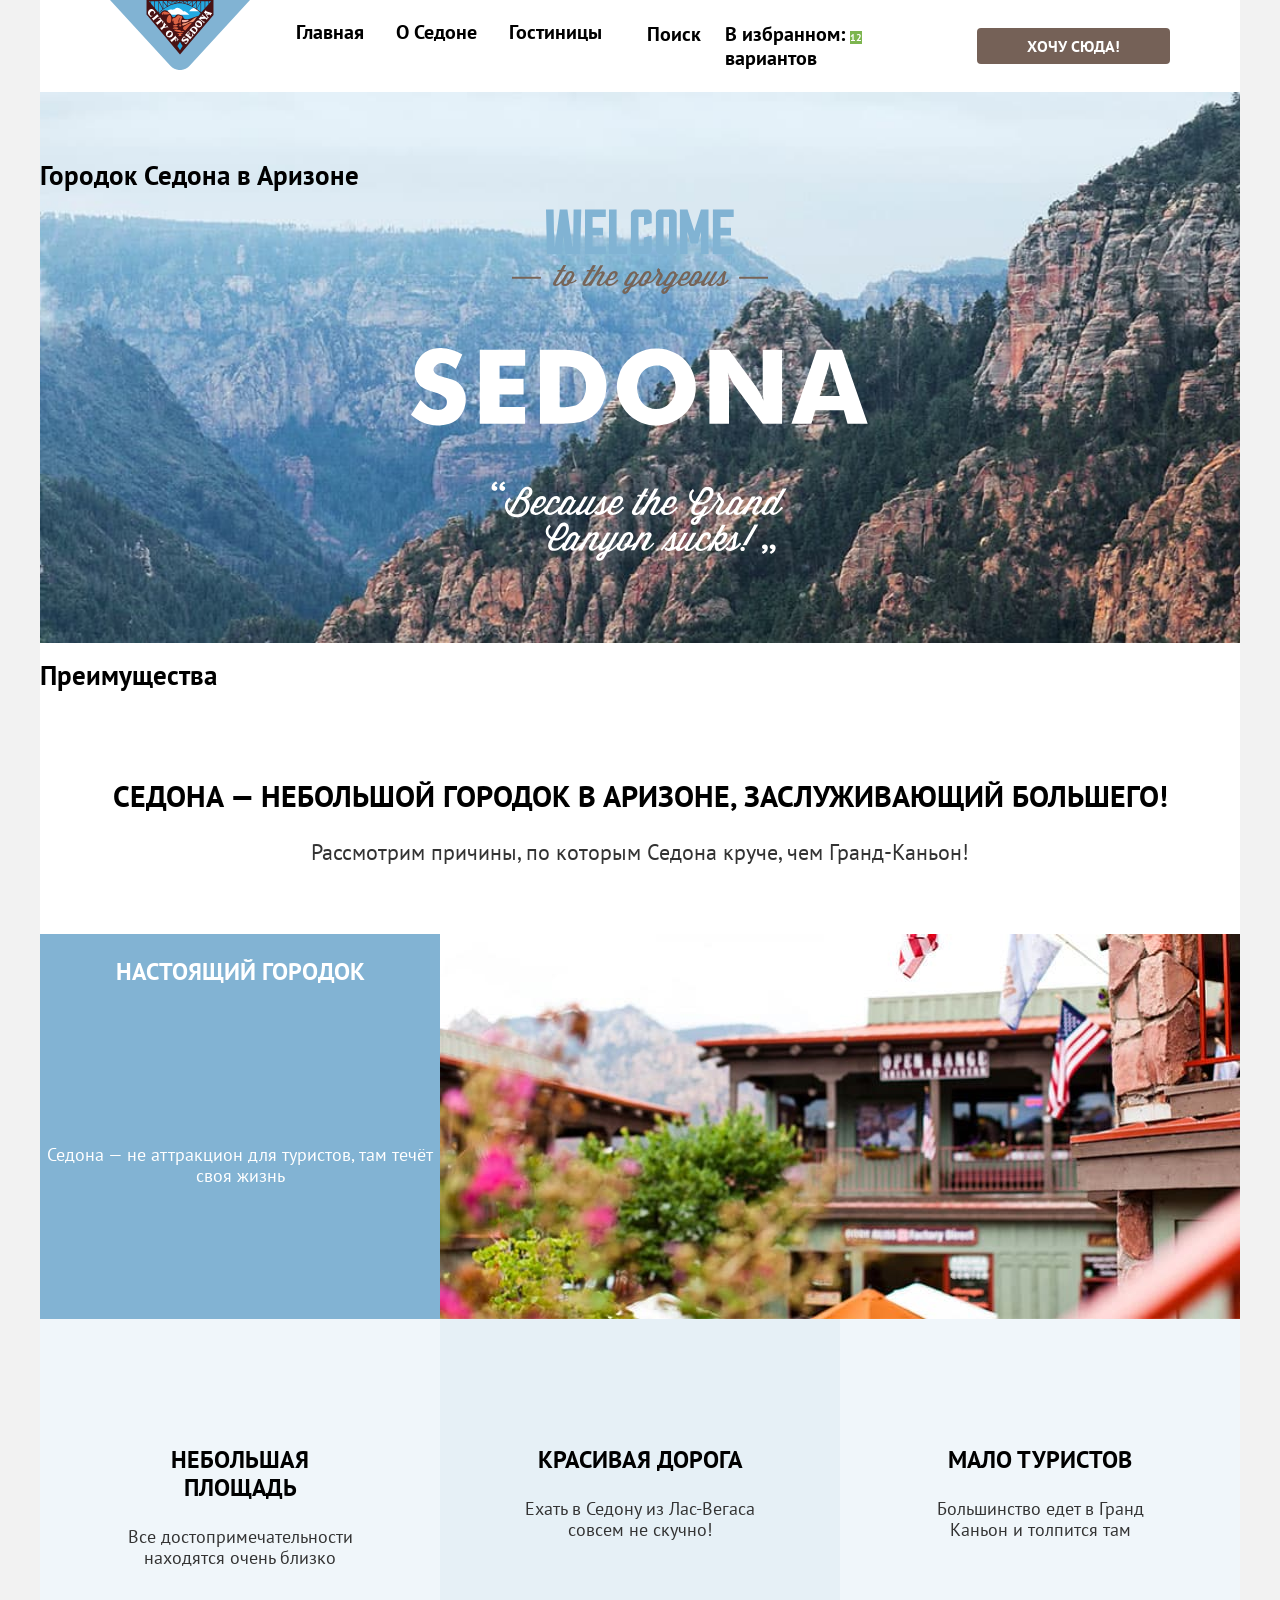
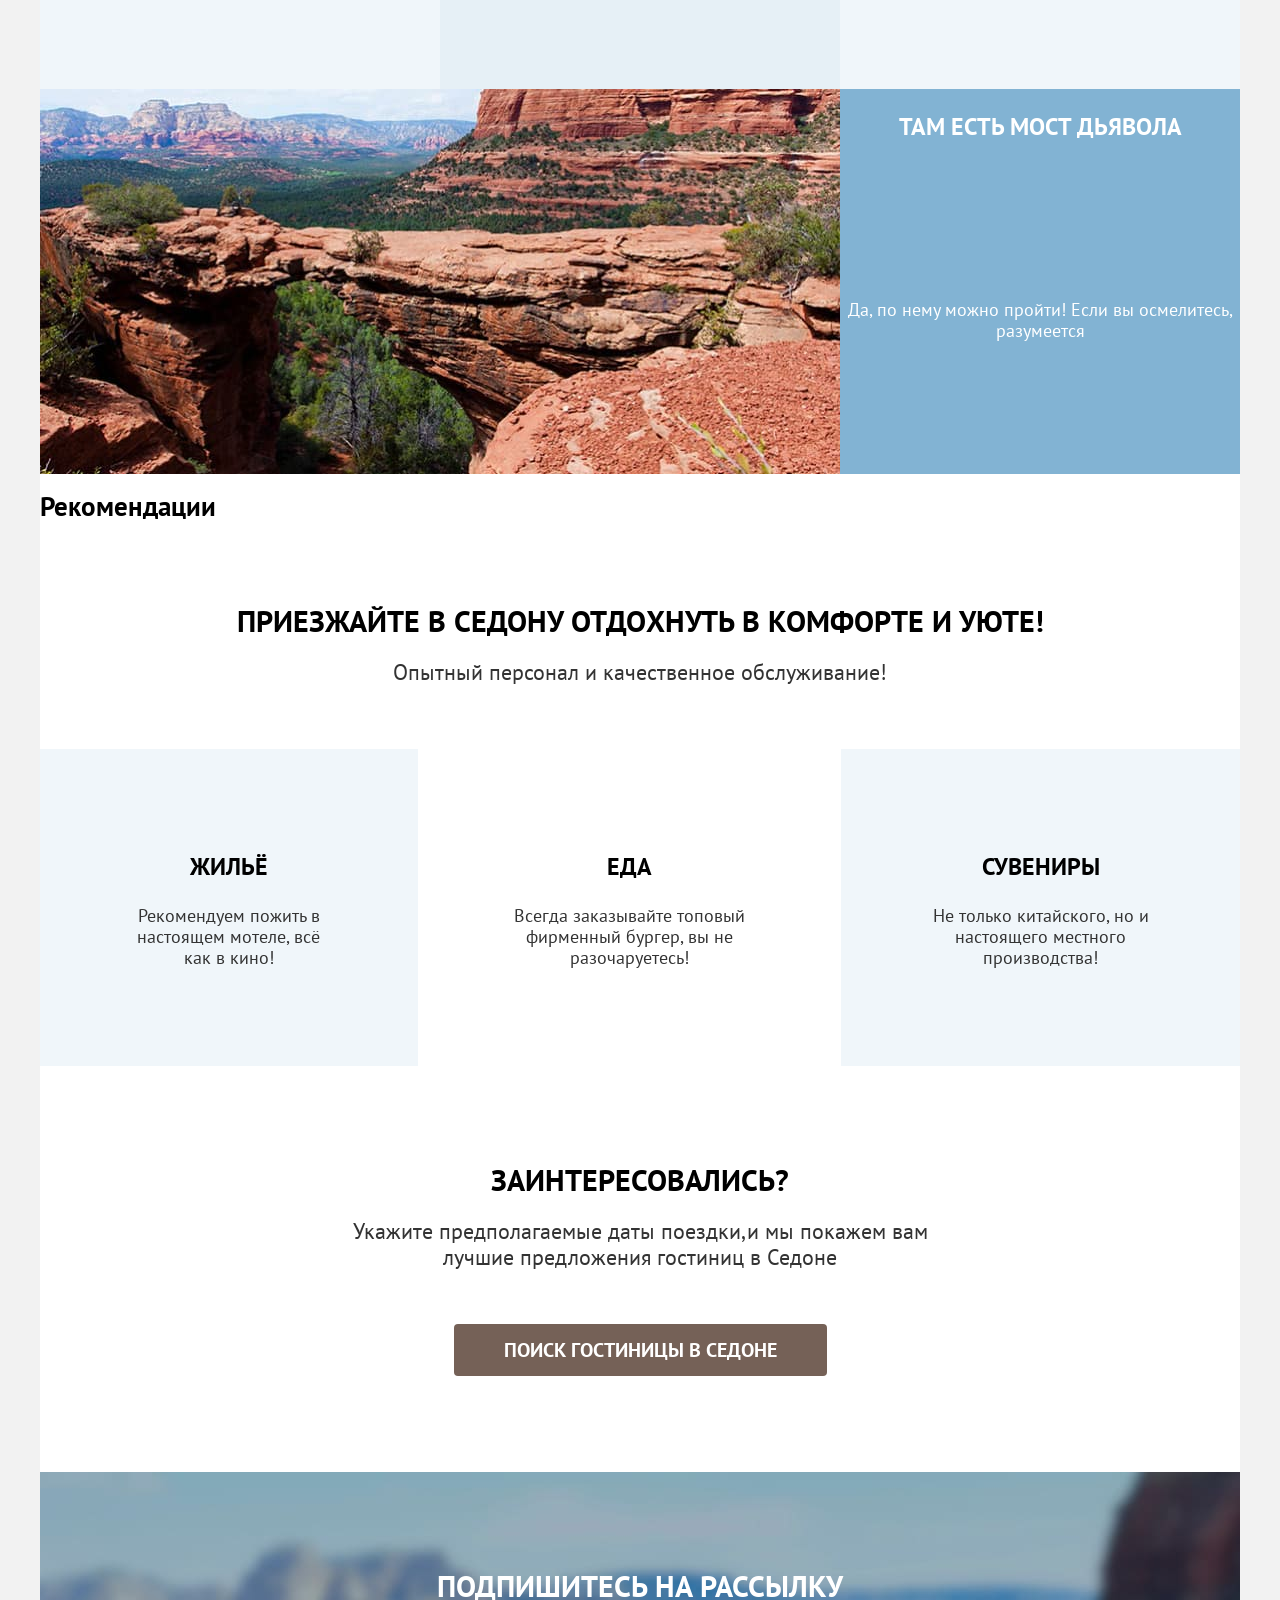
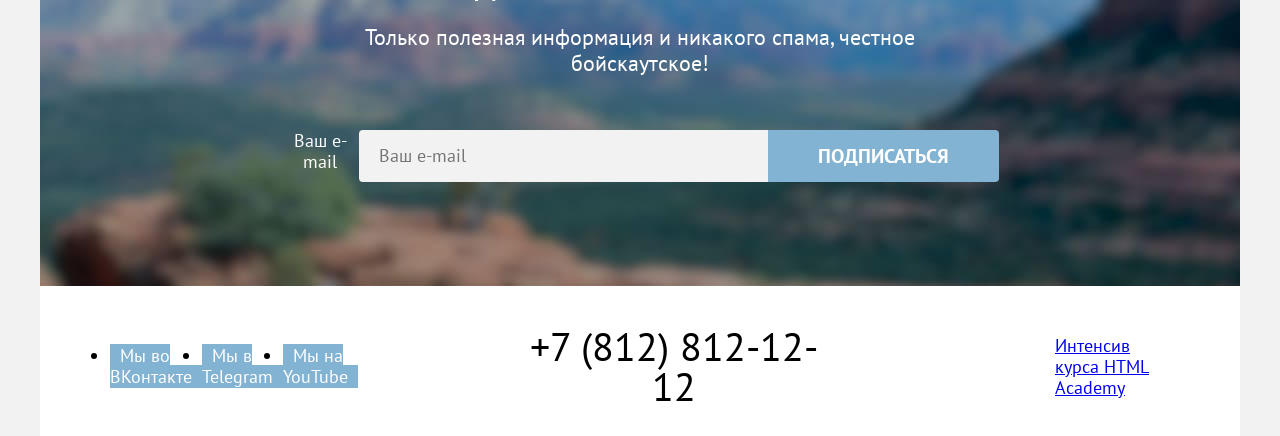
==== commit 9f777fad: "Добавляет сетки страниц на флексах и гридах, а так же подгоняет отступы у элементов" ====
--- a/index.html
+++ b/index.html
@@ -8,47 +8,44 @@
   </head>
 
   <body>
+
     <div class="page-container">
       <header class="page-header" data-test="header">
         <nav class="navigation">
-          <div class="site-container">
-            <a class="header-logo" href="index.html">
-              <img class="page-header-logo" src="images/content/sedona-logo.svg" width="140" height="70"
-                alt="Логотип города Седона">
-            </a>
-            <ul class="navigation-list">
-              <li class="navigation-item">
-                <a class="navigation-link" href="index.html" aria-current="page">Главная</a>
-              </li>
-              <li class="navigation-item">
-                <a class="navigation-link" href="#">О Седоне</a>
-              </li>
-              <li class="navigation-item">
-                <a class="navigation-link" href="catalog.html">Гостиницы</a>
-              </li>
-            </ul>
-          </div>
-          <div class="user-container">
-            <ul class="navigation-user">
-              <li class="navigation-user-item">
-                <a class="navigation-user-link navigation-user-link-search" href="#">
-                  <span class="visually-hidden">Поиск</span>
-                </a>
-              </li>
-              <li class="navigation-user-item">
-                <a class="navigation-user-link " href="#">
-                  <span class="visually-hidden">В избранном:</span>
-                  <span class="favorites-badge">12</span>
-                  <span class="visually-hidden">вариантов</span>
-                </a>
-              </li>
-            </ul>
-            <a class="header-button" href="#">Хочу сюда!</a>
-          </div>
+          <a class="header-logo" href="index.html">
+            <img class="page-header-logo" src="images/content/sedona-logo.svg" width="140" height="70"
+              alt="Логотип города Седона">
+          </a>
+          <ul class="navigation-list">
+            <li class="navigation-item">
+              <a class="navigation-link" href="index.html" aria-current="page">Главная</a>
+            </li>
+            <li class="navigation-item">
+              <a class="navigation-link" href="#">О Седоне</a>
+            </li>
+            <li class="navigation-item">
+              <a class="navigation-link" href="catalog.html">Гостиницы</a>
+            </li>
+          </ul>
+          <ul class="navigation-user-list">
+            <li class="navigation-user-item">
+              <a class="navigation-user-link navigation-user-link-search" href="#">
+                <span class="visually-hidden">Поиск</span>
+              </a>
+            </li>
+            <li class="navigation-user-item">
+              <a class="navigation-user-link " href="#">
+                <span class="visually-hidden">В избранном:</span>
+                <span class="favorites-badge">12</span>
+                <span class="visually-hidden">вариантов</span>
+              </a>
+            </li>
+          </ul>
+          <a class="header-button" href="#">Хочу сюда!</a>
         </nav>
       </header>
 
-      <main class="main-content" data-test="main">
+      <main class="main-contetn" data-test="main">
         <section class="hero" data-test="hero">
           <h1 class="visually-hidden">Городок Седона в Аризоне</h1>
           <img class="hero-image" src="images/content/welcome-text.svg" width="458" height="352"
@@ -56,16 +53,12 @@
         </section>
         <section class="advantages" data-test="advantages">
           <h2 class="visually-hidden">Преимущества</h2>
-          <div class="advantages-intro">
-            <p class="advantages-slogan">Седона — небольшой городок в Аризоне, заслуживающий большего!</p>
-            <p class="advantages-description">Рассмотрим причины, по которым Седона круче, чем Гранд-Каньон!</p>
-          </div>
+          <p class="advantages-slogan">Седона — небольшой городок в Аризоне, заслуживающий большего!</p>
+          <p class="advantages-description">Рассмотрим причины, по которым Седона круче, чем Гранд-Каньон!</p>
           <ul class="advantages-list">
             <li class="advantages-item advantages-item-with-image">
-              <div class="advantages-item-content">
-                <h3 class="advantages-item-title">Настоящий городок</h3>
-                <p class="advantages-item-description">Седона — не аттракцион для туристов, там течёт своя жизнь</p>
-              </div>
+              <h3 class="advantages-item-title">Настоящий городок</h3>
+              <p class="advantages-item-description">Седона — не аттракцион для туристов, там течёт своя жизнь</p>
               <img class="advantages-image" src="images/content/sedona.jpg" width="800" height="385"
                 alt="Вид из окна городка Седона на здание с надписью «Открытый простор»">
             </li>
@@ -82,53 +75,43 @@
               <p class="advantages-item-description">Большинство едет в Гранд Каньон и толпится там</p>
             </li>
             <li class="advantages-item advantages-item-with-image">
+              <h3 class="advantages-item-title">Там есть мост дьявола</h3>
+              <p class="advantages-item-description">Да, по нему можно пройти! Если вы осмелитесь, разумеется</p>
               <img class="advantages-image" width="800" height="385" src="images/content/devils-bridge.jpg"
                 alt="Мост дьявола в Седоне из песчаника и просторы Аризоны на заднем плане">
-              <div class="advantages-item-content">
-                <h3 class="advantages-item-title">Там есть мост дьявола</h3>
-                <p class="advantages-item-description">Да, по нему можно пройти! Если вы осмелитесь, разумеется</p>
-              </div>
             </li>
           </ul>
         </section>
         <section class="recommendations">
           <h2 class="visually-hidden">Рекомендации</h2>
-          <div class="recommendations-intro">
-            <p class="recommendations-slogan">Приезжайте в Седону отдохнуть в комфорте и уюте!</p>
-            <p class="recommendations-description">Опытный персонал и качественное обслуживание!</p>
-          </div>
+          <p class="recommendations-slogan">Приезжайте в Седону отдохнуть в комфорте и уюте!</p>
+          <p class="recommendations-description">Опытный персонал и качественное обслуживание!</p>
           <ul class="recommendations-list">
             <li class="recommendations-item">
-              <h3 class="recommendations-title">Жильё</h3>
+              <h3 class="recommendations-item-title">Жильё</h3>
               <p class="recommendations-item-description">Рекомендуем пожить в настоящем мотеле, всё как в кино!</p>
             </li>
             <li class="recommendations-item">
-              <h3 class="recommendations-title">Еда</h3>
+              <h3 class="recommendations-item-title">Еда</h3>
               <p class="recommendations-item-description">Всегда заказывайте топовый фирменный бургер, вы не
                 разочаруетесь!</p>
             </li>
             <li class="recommendations-item">
-              <h3 class="recommendations-title">Сувениры</h3>
+              <h3 class="recommendations-item-title">Сувениры</h3>
               <p class="recommendations-item-description">Не только китайского, но и настоящего местного производства!
               </p>
             </li>
           </ul>
         </section>
         <section class="search" data-test="search">
-          <div class="search-intro">
-            <h2 class="search-title">Заинтересовались?</h2>
-            <p class="search-description">Укажите предполагаемые даты поездки,и мы покажем вам лучшие предложения
-              гостиниц
-              в
-              Седоне</p>
-          </div>
+          <h2 class="search-title">Заинтересовались?</h2>
+          <p class="search-description">Укажите предполагаемые даты поездки,и мы покажем вам лучшие предложения
+            гостиниц в Седоне</p>
           <button class="search-button" type="button">Поиск гостиницы в Седоне</button>
         </section>
         <section class="subscribe subscribe-with-background" data-test="subscribe">
-          <div class="subscribe-intro">
-            <h2 class="subscribe-title">Подпишитесь на рассылку</h2>
-            <p class="subscribe-description">Только полезная информация и никакого спама, честное бойскаутское!</p>
-          </div>
+          <h2 class="subscribe-title">Подпишитесь на рассылку</h2>
+          <p class="subscribe-description">Только полезная информация и никакого спама, честное бойскаутское!</p>
           <form class="subscribe-form" action="https://echo.htmlacademy.ru/" method="post">
             <div class="subscribe-field-wrapper">
               <label class="visually-hidden" for="user-email">Ваш e-mail</label>
@@ -147,6 +130,7 @@
               <span class="visually-hidden">Мы во ВКонтакте</span>
             </a>
           </li>
+
           <li class="page-footer-socials-item">
             <a class="page-footer-socials-link" href="https://t.me/htmlacademy">
               <span class="visually-hidden">Мы в Telegram</span>
--- a/styles/styles.css
+++ b/styles/styles.css
@@ -14,9 +14,8 @@
   font-display: swap;
 }
 
-/* Основное содержимое страницы */
-
-html {
+/* Общие настройки страницы */
+.html {
   height: 100%;
 }
 
@@ -30,53 +29,49 @@
   margin: 0;
   display: flex;
   flex-direction: column;
-  min-height: 100%;
+  min-height: 1280px;
 }
 
 .page-container {
   width: 1200px;
   margin: 0 auto;
-}
+  color: inherit;
+  background-color: #ffffff;
+}
+
+*,
+*::before,
+*::after {
+  box-sizing: border-box;
+}
+
+/* .visually-hidden {
+  display: none;
+} */
 
 /* Шапка */
 .page-header {
-  background-color: #ffffff;
   padding: 0 70px;
 }
 
-.site-container {
-  display: flex;
-  align-items: center;
-  gap: 30px;
-  align-self: flex-start;
-}
-
 .navigation {
   display: flex;
-  justify-content: space-between;
-  align-items: center;
-  height: 64px;
+  width: 1060px;
+  margin: 0 auto;
 }
 
 .header-logo {
-  width: 138px;
-}
-
-.page-header-logo {
-  display: block;
+  width: 140px;
+  margin: 0 30px 0 0;
 }
 
 .navigation-list {
   max-width: 464px;
-  margin: 0;
-  padding: 0;
-
-  display: flex;
-  align-items: center;
-}
-
-.navigation-item {
-  list-style: none;
+
+  display: flex;
+  list-style: none;
+  margin: 0;
+  padding: 0;
 }
 
 .navigation-link {
@@ -84,29 +79,20 @@
   font-weight: 700;
   line-height: 24px;
   text-decoration: none;
-  color: #000000;
+  color: inherit;
 
   display: block;
-  text-align: center;
   padding: 20px 16px;
-}
-
-.user-container {
-  display: flex;
-  align-items: center;
-  gap: 20px;
-}
-
-.navigation-user {
-  display: flex;
-  align-items: center;
-  max-width: 132px;
-  margin: 0;
-  padding: 0;
-}
-
-.navigation-user-item {
-  list-style: none;
+  white-space: nowrap;
+}
+
+.navigation-user-list {
+  max-width: 312px;
+  margin: 0 0 0 auto;
+  padding: 0;
+  list-style: none;
+
+  display: flex;
 }
 
 .navigation-user-link {
@@ -114,10 +100,9 @@
   font-weight: 700;
   line-height: 24px;
   text-decoration: none;
-  color: #000000;
+  color: inherit;
 
   display: block;
-  text-align: center;
   padding: 22px 12px;
 }
 
@@ -135,22 +120,30 @@
   line-height: 20px;
   text-transform: uppercase;
   text-decoration: none;
-  text-align: center;
   color: #ffffff;
   background-color: #756157;
-}
-
-/* Приветственный блок */
+
+  margin-left: 30px;
+  border-radius: 4px;
+  padding: 8px 50px;
+  align-self: center;
+}
+
+/* Главное содержимое */
 .main-content {
   flex-grow: 1;
 }
 
+/* Приветственный блок */
 .hero {
-  height: 485px;
   background-image: url(../images/backgrounds/welcome.jpg);
   background-size: cover;
   background-repeat: no-repeat;
-  background-color: #82b3d3;
+  color: inherit;
+  background-color: #063e64;
+
+  padding: 51px 0 82px;
+  margin: 0;
 }
 
 .hero-image {
@@ -159,15 +152,6 @@
 }
 
 /* Блок преимуществ */
-.advantages-intro {
-  display: flex;
-  flex-direction: column;
-  align-items: center;
-  gap: 25px;
-
-  padding: 69px 0;
-}
-
 .advantages-slogan {
   font-size: 30px;
   font-weight: 700;
@@ -175,7 +159,8 @@
   text-transform: uppercase;
   text-align: center;
 
-  margin: 0;
+  margin: 0 auto 25px;
+  padding: 69px 0 0;
 }
 
 .advantages-description {
@@ -185,56 +170,61 @@
   color: #333333;
 
   margin: 0;
+  padding: 0 0 69px;
 }
 
 .advantages-list {
-  display: flex;
-  flex-wrap: wrap;
-  margin: 0;
-  padding: 0;
-  list-style: none;
+  padding: 0;
+  margin: 0;
+  list-style: none;
+
+  display: grid;
+  grid-template-columns: repeat(3, 400px);
 }
 
 .advantages-item {
-  width: 400px;
-  min-height: 385px;
+  background-color: #83b3d333;
+
   padding: 103px 85px;
-
-  box-sizing: border-box;
-  display: flex;
-  flex-direction: column;
-  justify-content: center;
-  align-items: center;
+}
+
+.advantages-item:nth-child(even):not(.advantages-item-with-image) {
+  background-color: #83b3d31f;
 }
 
 .advantages-item-with-image {
-  display: flex;
-  flex-direction: row;
-  align-items: stretch;
-  width: 1200px;
-  height: 385px;
-  padding: 0;
-}
-
-.advantages-item-content {
-  box-sizing: border-box;
-  display: flex;
-  flex-direction: column;
-  justify-content: center;
-  align-items: center;
-
-  width: 400px;
-  padding: 103px 85px;
-}
-
-.advantages-list > .advantages-item.advantages-item-with-image:first-child {
-  color: #ffffff;
   background-color: #82b3d3;
-}
-
-.advantages-list > .advantages-item.advantages-item-with-image:last-child {
-  color: #ffffff;
-  background-color: #82b3d3;
+
+  display: grid;
+  grid-column: 1 / -1;
+  grid-template-columns: 400px 1fr;
+  grid-template-rows: 1fr 1fr;
+  padding: 0;
+}
+
+.advantages-item-with-image:last-child {
+  grid-template-columns: 1fr 400px;
+}
+
+.advantages-item-with-image .advantages-item-title,
+.advantages-item-with-image .advantages-item-description {
+  color: #ffffff;
+
+  grid-column: 1;
+}
+
+.advantages-item-with-image .advantages-image {
+  grid-column: 2;
+  grid-row: 1 / 3;
+}
+
+.advantages-item-with-image:last-child .advantages-item-title,
+.advantages-item-with-image:last-child .advantages-item-description {
+  grid-column: 2;
+}
+
+.advantages-item-with-image:last-child .advantages-image {
+  grid-column: 1;
 }
 
 .advantages-item-title {
@@ -243,44 +233,16 @@
   line-height: 28px;
   text-transform: uppercase;
   text-align: center;
-
-  margin: 0;
 }
 
 .advantages-item-description {
-  text-align: center;
-  color: #333333;
-
-  margin: 0;
-}
-
-.advantages-item-with-image .advantages-item-description {
-  color: inherit;
-}
-
-.advantages-item:nth-child(even) {
-  background-color: #83b3d31f;
-}
-.advantages-item:nth-child(odd) {
-  background-color: #83b3d333;
-}
-
-.advantages-image {
-  display: block;
-  width: 800px;
-  height: 385px;
-  object-fit: cover;
+  font-size: 18px;
+  line-height: 21px;
+  text-align: center;
+  color: #333333;
 }
 
 /* Блок рекомендаций */
-.recommendations-intro {
-  display: flex;
-  flex-direction: column;
-  align-items: center;
-  gap: 20px;
-  padding: 64px 0;
-}
-
 .recommendations-slogan {
   font-size: 30px;
   font-weight: 700;
@@ -288,7 +250,8 @@
   text-transform: uppercase;
   text-align: center;
 
-  margin: 0;
+  margin: 0 auto 20px;
+  padding: 64px 0 0;
 }
 
 .recommendations-description {
@@ -298,10 +261,18 @@
   color: #333333;
 
   margin: 0;
-}
-
-recommendations-description .recommendations-intro {
-  padding: 64px 0;
+  padding: 0 0 64px;
+}
+
+.recommendations-list {
+  display: flex;
+  margin: 0;
+  padding: 0;
+}
+
+.recommendations-item {
+  padding: 80px 85px;
+  list-style: none;
 }
 
 .recommendations-item:nth-child(even) {
@@ -312,106 +283,60 @@
   background-color: #83b3d31f;
 }
 
-.recommendations-list {
-  display: flex;
-  flex-wrap: nowrap;
-  list-style: none;
-
-  padding: 0;
-  margin: 0;
-}
-
-.recommendations-item {
-  display: flex;
-  flex-direction: column;
-  align-items: center;
-  gap: 30px;
-
-  padding: 80px 85px;
-}
-
-.recommendations-title {
+.recommendations-item-title {
   font-size: 24px;
   font-weight: 700;
   line-height: 28px;
   text-transform: uppercase;
   text-align: center;
-
-  align-self: stretch;
-  margin: 0;
 }
 
 .recommendations-item-description {
   color: #333333;
   text-align: center;
-
-  align-self: stretch;
-  margin: 0;
 }
 
 /* Блок с поиском гостиниц и подпиской */
 .search {
-  display: flex;
-  flex-direction: column;
-  align-items: center;
-  gap: 54px;
+  text-align: center;
   padding: 96px 304px;
 }
-
-.search-intro {
-  display: flex;
-  flex-direction: column;
-  align-items: center;
-  gap: 20px;
-}
-
 .search-title {
   font-size: 30px;
   font-weight: 700;
   line-height: 36px;
   text-transform: uppercase;
-  text-align: center;
-
-  margin: 0;
-  padding: 0;
+
+  margin: 0 0 20px;
 }
 
 .search-description {
   font-size: 22px;
   line-height: 26px;
-  text-align: center;
-  color: #333333;
-
-  margin: 0;
-  padding: 0;
+  color: #333333;
+
+  margin: 0;
 }
 
 .search-button {
-  font-family: "PT Sans";
+  font-family: inherit;
   font-size: 20px;
   font-weight: 700;
   line-height: 36px;
   text-transform: uppercase;
-  text-align: center;
   color: #ffffff;
   background-color: #756157;
+
+  margin-top: 54px;
+  padding: 8px 50px;
+  border: none;
+  border-radius: 4px;
 }
 
 /* --подписка-- */
 .subscribe {
-  background-color: #ffffff;
   padding: 96px 258px 104px;
-
-  display: flex;
-  flex-direction: column;
-  gap: 54px;
-}
-
-.subscribe-intro {
-  display: flex;
-  flex-direction: column;
-  align-items: center;
-  gap: 20px;
+  text-align: center;
 }
 
 .subscribe-with-background {
@@ -419,11 +344,7 @@
   background-size: cover;
   background-repeat: no-repeat;
   color: #ffffff;
-  background-color: #82b3d3;
-}
-
-.subscribe-with-background .subscribe-description {
-  color: #ffffff;
+  background-color: #063e64;
 }
 
 .subscribe-title {
@@ -431,33 +352,46 @@
   font-weight: 700;
   line-height: 36px;
   text-transform: uppercase;
-  text-align: center;
-
-  margin: 0;
-  padding: 0;
+
+  margin: 0 0 20px;
 }
 
 .subscribe-description {
   font-size: 22px;
   line-height: 26px;
-  text-align: center;
-  color: #333333;
-
-  margin: 0;
-  padding: 0;
+  color: #333333;
+  margin: 0;
+}
+
+.subscribe-with-background .subscribe-description {
+  color: #ffffff;
+}
+
+.subscribe-form {
+  display: flex;
+  justify-content: center;
+  margin: 54px 0 0;
+}
+
+.subscribe-field-wrapper {
+  display: flex;
 }
 
 .subscribe-field {
-  font-family: "PT Sans";
+  font-family: inherit;
   font-size: 18px;
   line-height: 24px;
   color: #000000;
   background-color: #f2f2f2;
-  opacity: 0.6;
+
+  padding: 12px 20px;
+  border: none;
+  border-radius: 4px 0 0 4px;
+  width: 452px;
 }
 
 .subscribe-button {
-  font-family: "PT Sans";
+  font-family: inherit;
   font-size: 20px;
   font-weight: 700;
   line-height: 36px;
@@ -465,7 +399,12 @@
   text-align: center;
   color: #ffffff;
   background-color: #82b3d3;
-}
+
+  padding: 8px 50px;
+  border: none;
+  border-radius: 0 4px 4px 0;
+}
+
 /* Подвал */
 .page-footer {
   display: flex;
@@ -477,15 +416,18 @@
 }
 
 .page-footer-socials-list {
-  list-style: none;
-  display: flex;
-  padding: 10px;
-}
-
-.page-footer-socials-item a {
+  display: flex;
+  margin: 0;
+  padding: 0;
+  width: 182px;
+}
+
+.page-footer-socials-link {
   color: #ffffff;
   background-color: #83b3d3;
   text-decoration: none;
+
+  padding: 0 10px;
 }
 
 .page-footer-phone {
@@ -495,26 +437,48 @@
   text-align: center;
   text-decoration: none;
   color: #000000;
+
+  width: 331px;
 }
 
 .page-footer-copyright {
-  color: #000000;
-  text-decoration: none;
-}
-
+  width: 115px;
+}
+
+/* ------------ */
 /* Фильтр каталога гостиниц */
-.catalog-hero {
+.catalog-top {
   background-image: url(../images/backgrounds/catalog-filter.jpg);
   background-size: cover;
   background-repeat: no-repeat;
-  color: #ffffff;
-  background-color: #82b3d3;
-}
-
-.content-header-title {
+  color: inherit;
+  background-color: #063e64;
+
+  width: 1060px;
+  padding: 35px 70px 70px;
+}
+
+.catalog-header {
+  margin: 0 0 40px 0;
+}
+
+.catalog-title {
   font-size: 60px;
   font-weight: 700;
   line-height: 78px;
+  color: #ffffff;
+
+  margin: 0 0 8px 0;
+}
+
+/* Хлебные крошки */
+.breadcrumbs {
+  display: flex;
+  gap: 10px;
+  list-style: none;
+
+  margin: 0;
+  padding: 0;
 }
 
 .breadcrumbs-link {
@@ -524,29 +488,76 @@
   color: #ffffff;
 }
 
+/* Фильтр гостиниц */
+.hotels-filter-form {
+  display: flex;
+}
+
+.hotels-filter-group {
+  border: none;
+  margin: 0;
+  padding: 0;
+}
+
+.hotels-filter-group:first-child {
+  width: 151px;
+  margin-right: 70px;
+}
+
+.hotels-filter-group:nth-child(2) {
+  margin-right: auto;
+  width: 151px;
+}
+
+.hotels-filter-group:nth-child(3) {
+  display: grid;
+  grid-template-columns: 1fr 1fr;
+  column-gap: 2px;
+  margin-right: 70px;
+  width: 288px;
+}
+
+.hotels-filter-group-title {
+  font-size: 20px;
+  font-weight: 700;
+  line-height: 24px;
+  text-transform: capitalize;
+  color: #ffffff;
+
+  grid-column: 1 / -1;
+  padding: 0;
+}
+
+.hotels-filter-list {
+  list-style: none;
+  margin: 0;
+  padding: 32px 0 0;
+}
+
 .control {
   font-size: 18px;
   line-height: 23px;
-}
-
-/* .hotels-filter-group {
-  border: none;
-} */
-
-.hotels-filter-group-title {
-  font-size: 20px;
+  color: #ffffff;
+}
+
+.range-control-input {
+  font-family: inherit;
+  font-size: 18px;
   font-weight: 700;
   line-height: 24px;
-  text-transform: capitalize;
-}
-
-.hotels-filter-range-control input {
-  font-family: "PT Sans";
-  font-size: 18px;
-  font-weight: 700;
-  line-height: 24px;
   color: #000000;
   background-color: #f2f2f2;
+
+  padding: 12px 20px;
+  width: 143px;
+}
+
+.hotels-filter-buttons {
+  display: flex;
+  flex-direction: column;
+  justify-content: flex-end;
+  align-items: center;
+  gap: 32px;
 }
 
 .hotels-filter-apply-button {
@@ -554,9 +565,12 @@
   font-weight: 700;
   line-height: 20px;
   text-transform: uppercase;
-  text-align: center;
   color: #ffffff;
   background-color: #82b3d3;
+
+  padding: 8px 50px;
+  border-radius: 4px;
+  border-style: none;
 }
 
 .hotels-filter-reset-button {
@@ -564,19 +578,31 @@
   font-weight: 700;
   line-height: 20px;
   text-transform: uppercase;
-  text-align: center;
   color: #ffffff;
   background-color: transparent;
   border: none;
-}
-
-/* Каталог гостиниц */
+
+  width: 100%;
+  padding: 8px 50px;
+}
+
+/* Сортировка каталога гостиниц */
+.hotels-catalog {
+  display: flex;
+  align-items: center;
+  flex-wrap: wrap;
+
+  padding: 50px 70px 60px;
+}
+
 .hotels-catalog-title {
   font-size: 30px;
   font-weight: 700;
   line-height: 36px;
   text-transform: uppercase;
   color: #000000;
+
+  margin: 0 auto 0 0;
 }
 
 .select-control {
@@ -584,6 +610,18 @@
   line-height: 21px;
   color: #333333;
   background-color: #ffffff;
+
+  margin: 0;
+  margin-right: 70px;
+}
+
+.view-buttons-list {
+  display: flex;
+  gap: 8px;
+  list-style: none;
+
+  margin: 0;
+  padding: 0;
 }
 
 .view-button {
@@ -591,6 +629,40 @@
   background-color: #ffffff;
   text-decoration: none;
   text-transform: uppercase;
+}
+
+/* Каталог гостиниц */
+
+.hotels-catalog-list {
+  display: flex;
+  flex-wrap: wrap;
+  gap: 20px;
+  list-style: none;
+
+  margin: 40px 0 0;
+  padding: 0;
+  width: 100%;
+}
+
+.hotel-card {
+  padding: 20px;
+  border: 1px solid #e5e5e5;
+  border-radius: 4px;
+
+  display: flex;
+  flex-direction: column;
+  width: 340px;
+  gap: 16px;
+}
+
+.hotel-card-image {
+  display: block;
+  max-width: 100%;
+  height: auto;
+}
+
+.hotel-card-title {
+  margin: 0;
 }
 
 .hotel-card-title-link {
@@ -599,21 +671,35 @@
   line-height: 28px;
   text-decoration: none;
   color: #000000;
+}
+
+.hotel-card-info {
+  display: flex;
+  justify-content: space-between;
 }
 
 .hotel-card-type {
   font-size: 18px;
   line-height: 21px;
   color: #333333;
+
+  margin: 0;
 }
 
 .hotel-card-price {
   font-size: 18px;
   line-height: 21px;
   color: #333333;
-}
-
-/* кнопки */
+
+  margin: 0;
+}
+
+/* Кнопки */
+.hotel-card-actions {
+  display: flex;
+  justify-content: space-between;
+}
+
 .hotel-card-details-button {
   font-size: 16px;
   font-weight: 700;
@@ -623,10 +709,14 @@
   text-decoration: none;
   color: #ffffff;
   background-color: #756157;
+
+  width: 140px;
+  padding: 8px 0;
+  border-radius: 4px;
 }
 
 .hotel-card-favorite-button {
-  font-family: "PT Sans";
+  font-family: inherit;
   font-size: 16px;
   font-weight: 700;
   line-height: 20px;
@@ -634,10 +724,21 @@
   text-transform: uppercase;
   color: #ffffff;
   background-color: #82b3d3;
+
+  width: 140px;
+  padding: 8px 0;
+  border-radius: 4px;
+  border-style: none;
 }
 
 .favorite-button-active {
   background-color: #7db54f;
+}
+
+.hotel-card-rating {
+  display: flex;
+  justify-content: space-between;
+  align-items: center;
 }
 
 .hotel-card-rating-value {
@@ -647,18 +748,39 @@
   text-align: center;
   color: #333333;
   background-color: #f2f2f2;
+
+  margin: 0;
+  padding: 9px 22px 8px 23px;
+  border-radius: 4px;
 }
 
 /* Пагинация */
+.pagination {
+  display: flex;
+  gap: 8px;
+  list-style: none;
+}
+
+.pagination-item {
+  margin: 0;
+}
+
 .pagination-link {
   font-size: 20px;
   font-weight: 700;
   line-height: 36px;
-  text-transform: uppercase;
   text-align: center;
   color: #ffffff;
   background-color: #82b3d3;
   text-decoration: none;
+
+  display: flex;
+  justify-content: center;
+  align-items: center;
+  width: 60px;
+  margin: 0;
+  padding: 11.364px 0 12.636px 0;
+  border-radius: 4px;
 }
 
 .pagination-link[aria-current="page"] {
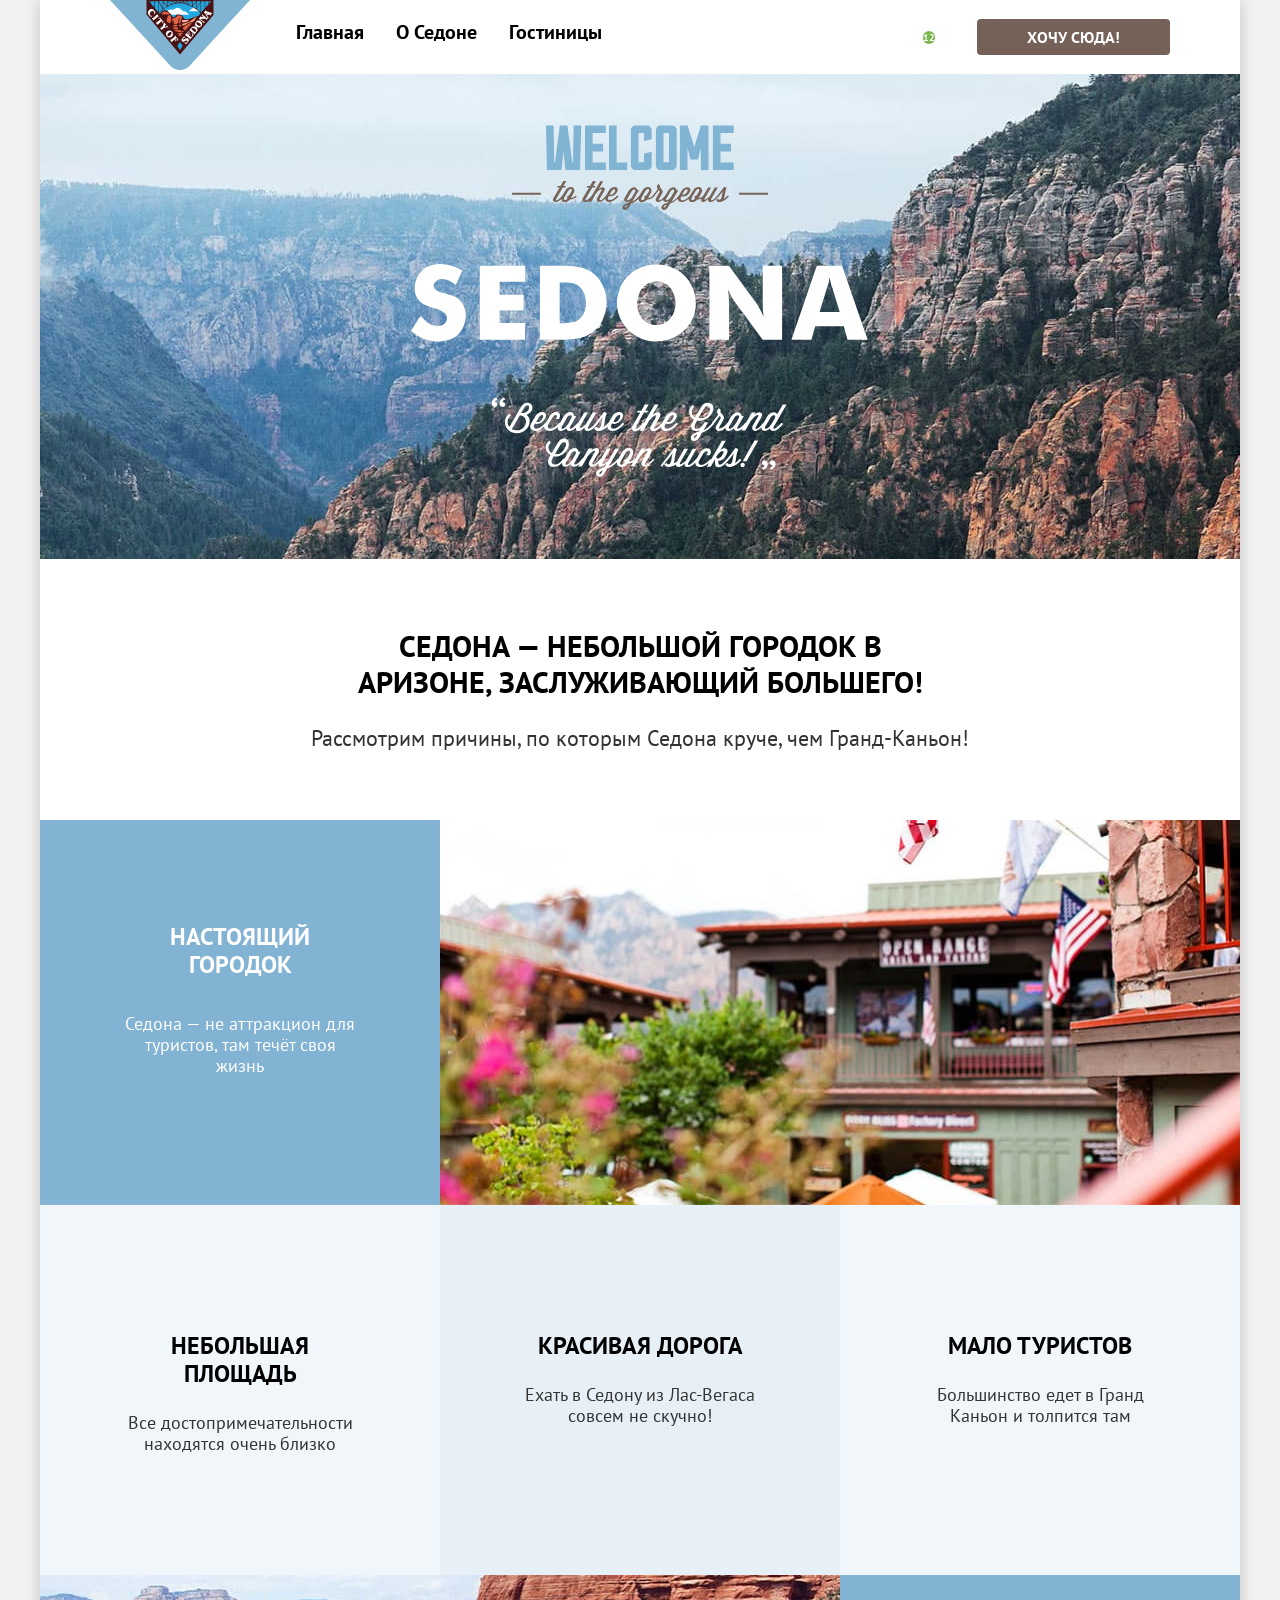
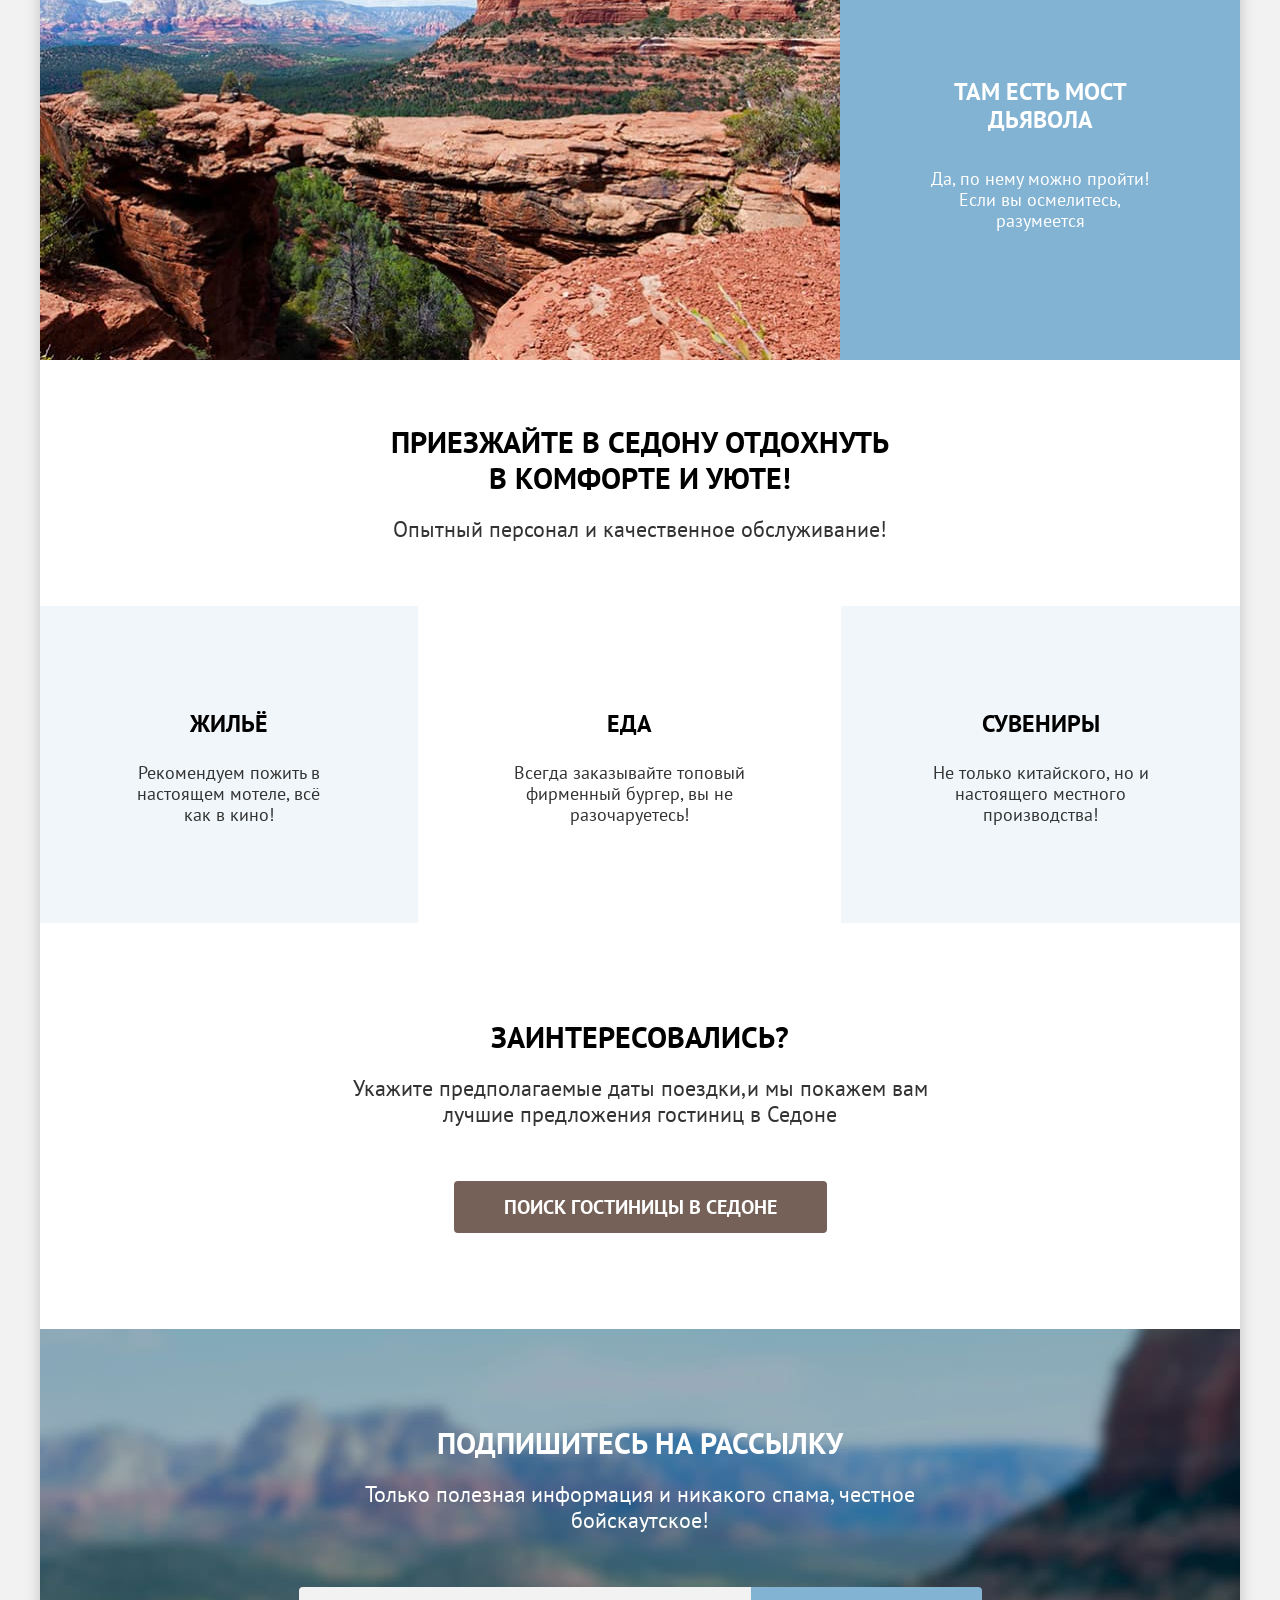
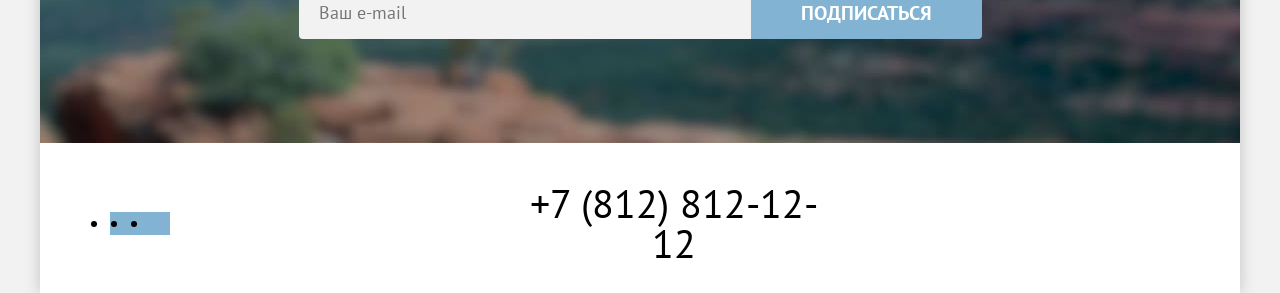
==== commit 43828a71: "добавляет микросетки" ====
--- a/index.html
+++ b/index.html
@@ -8,7 +8,6 @@
   </head>
 
   <body>
-
     <div class="page-container">
       <header class="page-header" data-test="header">
         <nav class="navigation">
@@ -45,7 +44,7 @@
         </nav>
       </header>
 
-      <main class="main-contetn" data-test="main">
+      <main class="main-content" data-test="main">
         <section class="hero" data-test="hero">
           <h1 class="visually-hidden">Городок Седона в Аризоне</h1>
           <img class="hero-image" src="images/content/welcome-text.svg" width="458" height="352"
@@ -53,8 +52,10 @@
         </section>
         <section class="advantages" data-test="advantages">
           <h2 class="visually-hidden">Преимущества</h2>
-          <p class="advantages-slogan">Седона — небольшой городок в Аризоне, заслуживающий большего!</p>
-          <p class="advantages-description">Рассмотрим причины, по которым Седона круче, чем Гранд-Каньон!</p>
+          <div class="advantages-intro">
+            <p class="advantages-slogan">Седона — небольшой городок в Аризоне, заслуживающий большего!</p>
+            <p class="advantages-description">Рассмотрим причины, по которым Седона круче, чем Гранд-Каньон!</p>
+          </div>
           <ul class="advantages-list">
             <li class="advantages-item advantages-item-with-image">
               <h3 class="advantages-item-title">Настоящий городок</h3>
@@ -84,8 +85,10 @@
         </section>
         <section class="recommendations">
           <h2 class="visually-hidden">Рекомендации</h2>
-          <p class="recommendations-slogan">Приезжайте в Седону отдохнуть в комфорте и уюте!</p>
-          <p class="recommendations-description">Опытный персонал и качественное обслуживание!</p>
+          <div class="recommendations-intro">
+            <p class="recommendations-slogan">Приезжайте в Седону отдохнуть в комфорте и уюте!</p>
+            <p class="recommendations-description">Опытный персонал и качественное обслуживание!</p>
+          </div>
           <ul class="recommendations-list">
             <li class="recommendations-item">
               <h3 class="recommendations-item-title">Жильё</h3>
@@ -130,7 +133,6 @@
               <span class="visually-hidden">Мы во ВКонтакте</span>
             </a>
           </li>
-
           <li class="page-footer-socials-item">
             <a class="page-footer-socials-link" href="https://t.me/htmlacademy">
               <span class="visually-hidden">Мы в Telegram</span>
--- a/styles/styles.css
+++ b/styles/styles.css
@@ -15,10 +15,6 @@
 }
 
 /* Общие настройки страницы */
-.html {
-  height: 100%;
-}
-
 body {
   font-family: "PT Sans", sans-serif;
   font-size: 18px;
@@ -27,16 +23,18 @@
   background-color: #f2f2f2;
 
   margin: 0;
-  display: flex;
-  flex-direction: column;
-  min-height: 1280px;
 }
 
 .page-container {
-  width: 1200px;
-  margin: 0 auto;
   color: inherit;
   background-color: #ffffff;
+
+  display: flex;
+  flex-direction: column;
+  margin: 0 auto;
+  width: 1200px;
+  min-height: 100vh;
+  box-shadow: 0 0 15px rgba(0, 0, 0, 0.2);
 }
 
 *,
@@ -45,9 +43,16 @@
   box-sizing: border-box;
 }
 
-/* .visually-hidden {
-  display: none;
-} */
+.visually-hidden {
+  position: absolute;
+  width: 1px;
+  height: 1px;
+  margin: -1px;
+  padding: 0;
+  border: 0;
+  clip: rect(0 0 0 0);
+  overflow: hidden;
+}
 
 /* Шапка */
 .page-header {
@@ -57,18 +62,18 @@
 .navigation {
   display: flex;
   width: 1060px;
-  margin: 0 auto;
 }
 
 .header-logo {
   width: 140px;
-  margin: 0 30px 0 0;
+  margin-right: 30px;
 }
 
 .navigation-list {
   max-width: 464px;
 
   display: flex;
+  flex-wrap: wrap;
   list-style: none;
   margin: 0;
   padding: 0;
@@ -82,8 +87,8 @@
   color: inherit;
 
   display: block;
+  white-space: nowrap;
   padding: 20px 16px;
-  white-space: nowrap;
 }
 
 .navigation-user-list {
@@ -112,6 +117,8 @@
   text-align: center;
   color: #ffffff;
   background-color: #7db54f;
+
+  border-radius: 10px;
 }
 
 .header-button {
@@ -143,7 +150,6 @@
   background-color: #063e64;
 
   padding: 51px 0 82px;
-  margin: 0;
 }
 
 .hero-image {
@@ -152,6 +158,10 @@
 }
 
 /* Блок преимуществ */
+.advantages-intro {
+  padding: 69px 0;
+}
+
 .advantages-slogan {
   font-size: 30px;
   font-weight: 700;
@@ -159,8 +169,8 @@
   text-transform: uppercase;
   text-align: center;
 
+  width: 620px;
   margin: 0 auto 25px;
-  padding: 69px 0 0;
 }
 
 .advantages-description {
@@ -169,8 +179,7 @@
   text-align: center;
   color: #333333;
 
-  margin: 0;
-  padding: 0 0 69px;
+  margin: 0 auto;
 }
 
 .advantages-list {
@@ -235,6 +244,10 @@
   text-align: center;
 }
 
+.advantages-item-with-image .advantages-item-title {
+  margin: 103px 85px 0;
+}
+
 .advantages-item-description {
   font-size: 18px;
   line-height: 21px;
@@ -242,7 +255,20 @@
   color: #333333;
 }
 
+.advantages-item-with-image .advantages-item-description {
+  margin: 0 85px 103px;
+}
+
+.advantages-image {
+  width: 800px;
+  height: auto;
+}
+
 /* Блок рекомендаций */
+.recommendations-intro {
+  padding: 64px 0;
+}
+
 .recommendations-slogan {
   font-size: 30px;
   font-weight: 700;
@@ -250,8 +276,8 @@
   text-transform: uppercase;
   text-align: center;
 
+  width: 505px;
   margin: 0 auto 20px;
-  padding: 64px 0 0;
 }
 
 .recommendations-description {
@@ -260,8 +286,7 @@
   text-align: center;
   color: #333333;
 
-  margin: 0;
-  padding: 0 0 64px;
+  margin: 0 auto;
 }
 
 .recommendations-list {
@@ -454,7 +479,6 @@
   color: inherit;
   background-color: #063e64;
 
-  width: 1060px;
   padding: 35px 70px 70px;
 }
 
@@ -526,18 +550,27 @@
 
   grid-column: 1 / -1;
   padding: 0;
+  margin: 0 0 32px;
 }
 
 .hotels-filter-list {
   list-style: none;
   margin: 0;
-  padding: 32px 0 0;
+  padding: 0;
+
+  display: flex;
+  flex-direction: column;
+  gap: 16px;
 }
 
 .control {
   font-size: 18px;
   line-height: 23px;
   color: #ffffff;
+
+  display: flex;
+  align-items: center;
+  gap: 16px;
 }
 
 .range-control-input {
@@ -613,6 +646,10 @@
 
   margin: 0;
   margin-right: 70px;
+  padding: 14px 20px;
+  border-radius: 4px;
+  border: 2px solid #e5e5e5;
+  width: 292px;
 }
 
 .view-buttons-list {
@@ -642,6 +679,7 @@
   margin: 40px 0 0;
   padding: 0;
   width: 100%;
+  padding-bottom: 40px;
 }
 
 .hotel-card {
@@ -759,6 +797,9 @@
   display: flex;
   gap: 8px;
   list-style: none;
+
+  margin: 0;
+  padding: 40px 0 0;
 }
 
 .pagination-item {
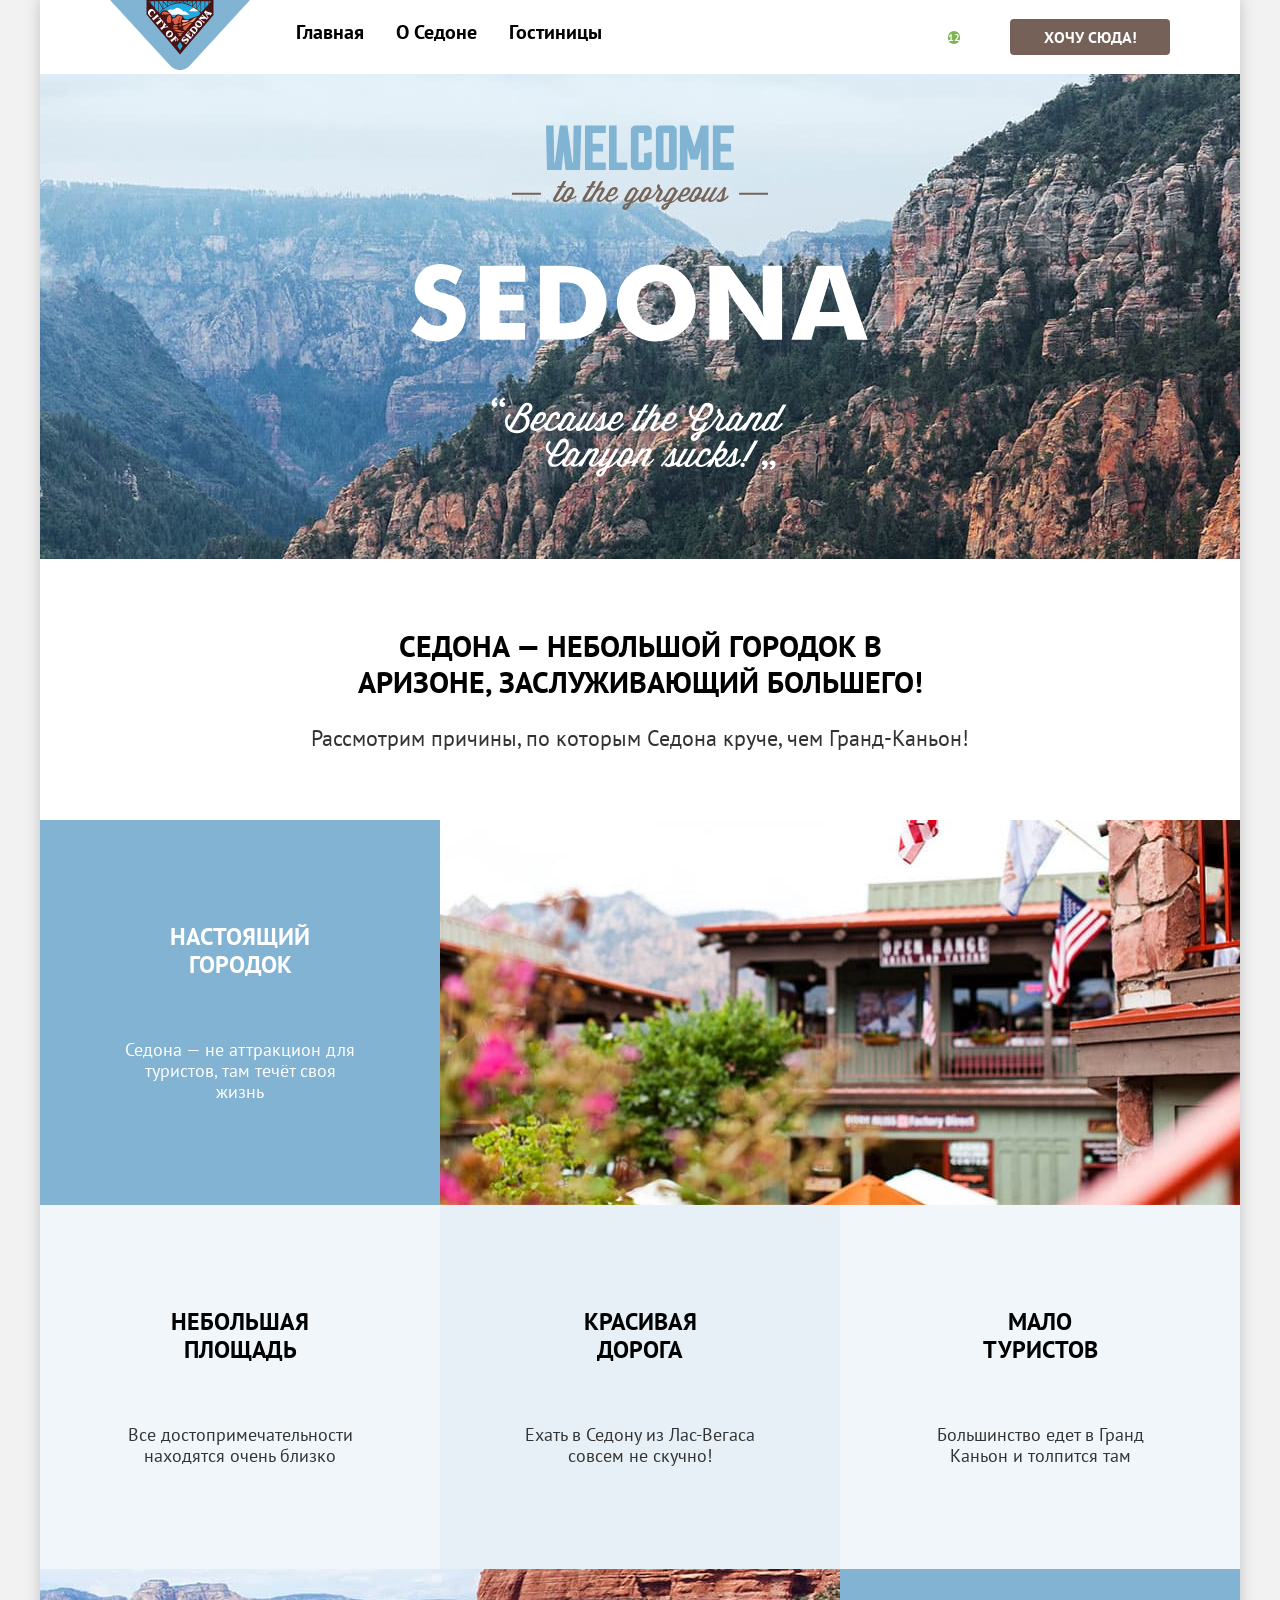
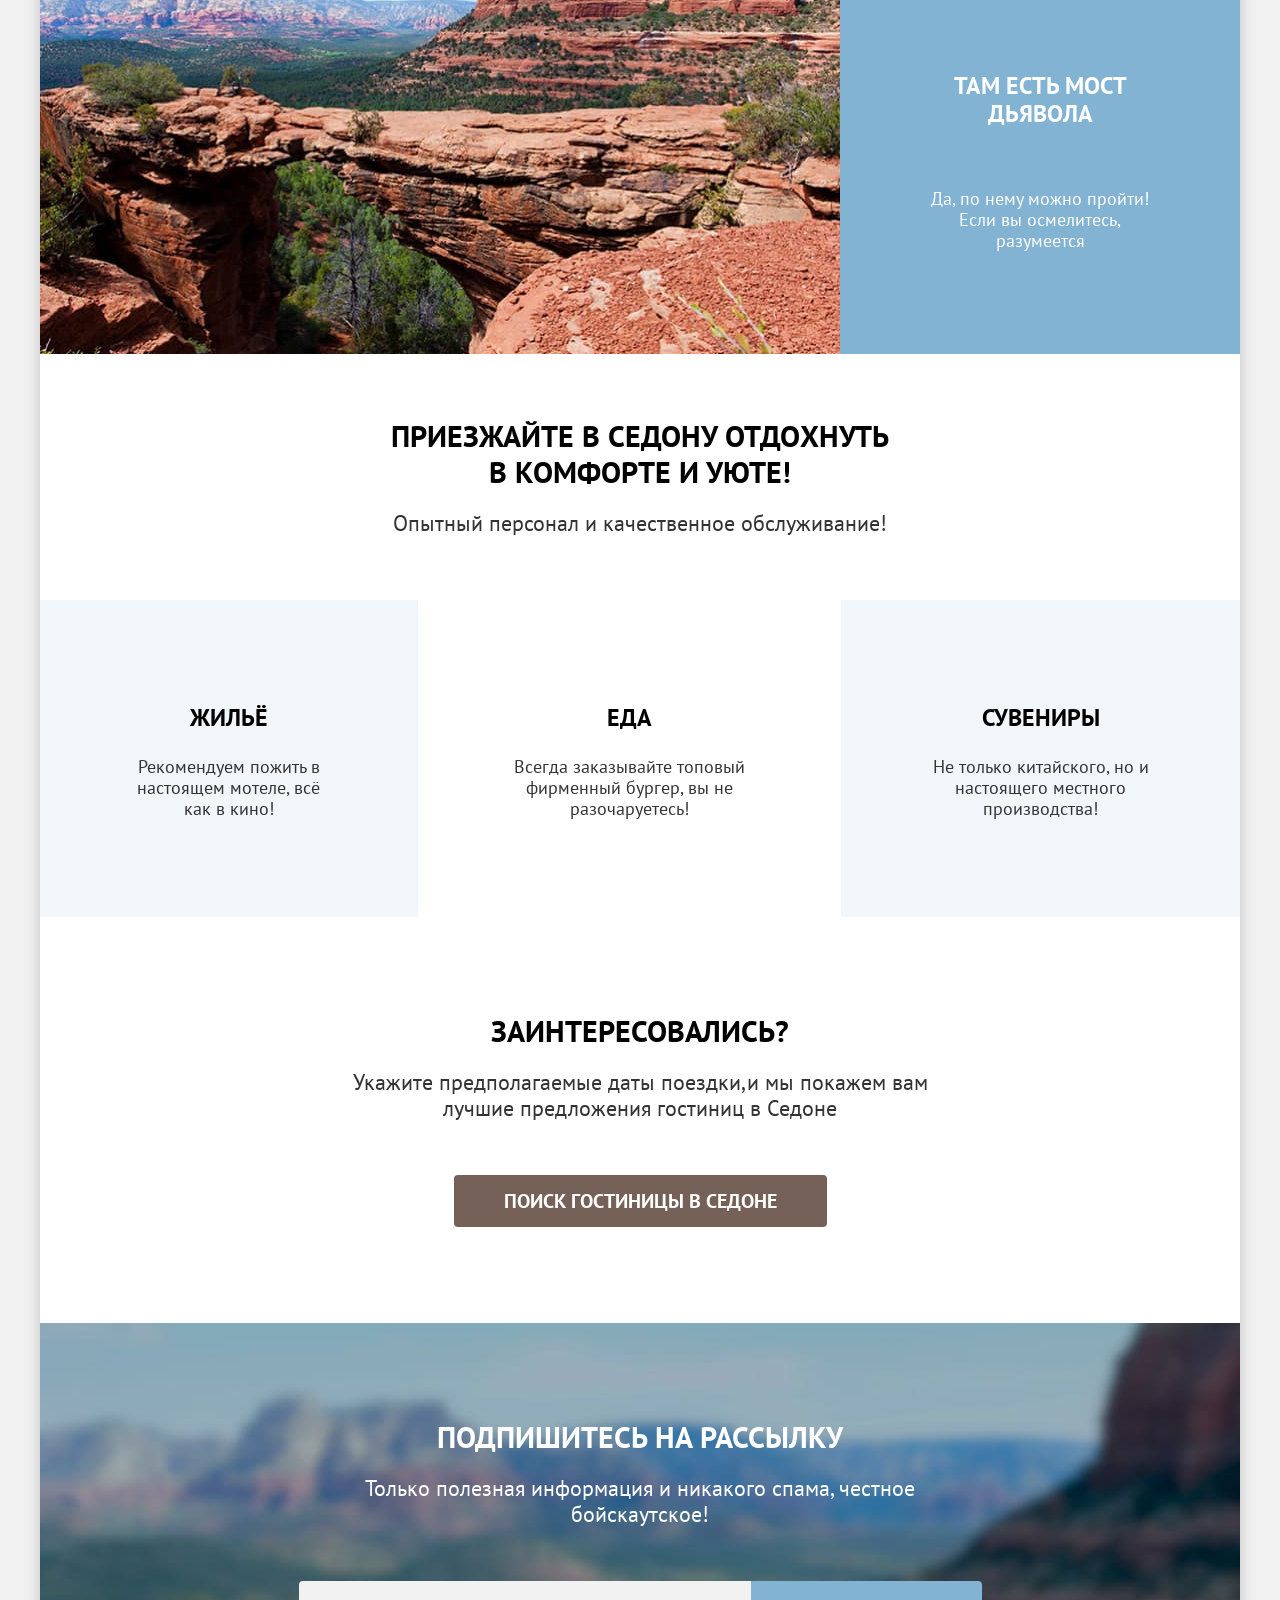
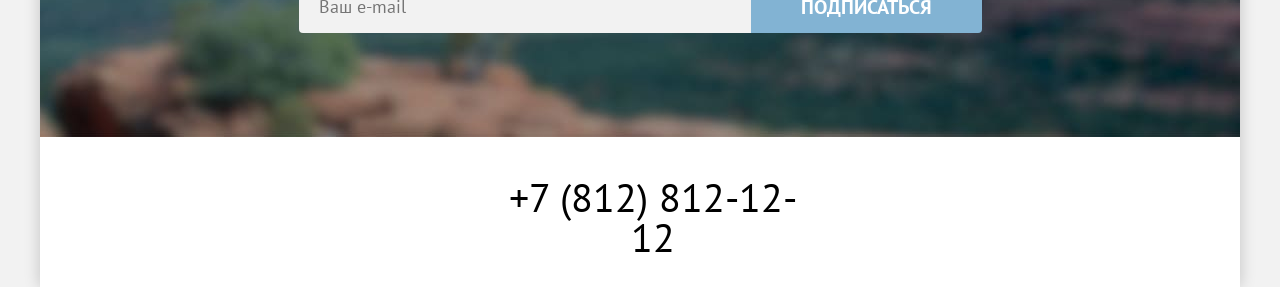
==== commit db3bc8bc: "добавляет мелкие сетки на гридах" ====
--- a/index.html
+++ b/index.html
@@ -10,11 +10,11 @@
   <body>
     <div class="page-container">
       <header class="page-header" data-test="header">
+        <a class="header-logo" href="index.html">
+          <img class="page-header-logo" src="images/content/sedona-logo.svg" width="140" height="70"
+            alt="Логотип города Седона">
+        </a>
         <nav class="navigation">
-          <a class="header-logo" href="index.html">
-            <img class="page-header-logo" src="images/content/sedona-logo.svg" width="140" height="70"
-              alt="Логотип города Седона">
-          </a>
           <ul class="navigation-list">
             <li class="navigation-item">
               <a class="navigation-link" href="index.html" aria-current="page">Главная</a>
@@ -28,7 +28,7 @@
           </ul>
           <ul class="navigation-user-list">
             <li class="navigation-user-item">
-              <a class="navigation-user-link navigation-user-link-search" href="#">
+              <a class="navigation-user-link" href="#">
                 <span class="visually-hidden">Поиск</span>
               </a>
             </li>
@@ -40,8 +40,8 @@
               </a>
             </li>
           </ul>
-          <a class="header-button" href="#">Хочу сюда!</a>
         </nav>
+        <a class="header-button" href="#">Хочу сюда!</a>
       </header>
 
       <main class="main-content" data-test="main">
@@ -58,8 +58,10 @@
           </div>
           <ul class="advantages-list">
             <li class="advantages-item advantages-item-with-image">
-              <h3 class="advantages-item-title">Настоящий городок</h3>
-              <p class="advantages-item-description">Седона — не аттракцион для туристов, там течёт своя жизнь</p>
+              <div class="advantages-item-content">
+                <h3 class="advantages-item-title">Настоящий городок</h3>
+                <p class="advantages-item-description">Седона — не аттракцион для туристов, там течёт своя жизнь</p>
+              </div>
               <img class="advantages-image" src="images/content/sedona.jpg" width="800" height="385"
                 alt="Вид из окна городка Седона на здание с надписью «Открытый простор»">
             </li>
@@ -76,8 +78,10 @@
               <p class="advantages-item-description">Большинство едет в Гранд Каньон и толпится там</p>
             </li>
             <li class="advantages-item advantages-item-with-image">
-              <h3 class="advantages-item-title">Там есть мост дьявола</h3>
-              <p class="advantages-item-description">Да, по нему можно пройти! Если вы осмелитесь, разумеется</p>
+              <div class="advantages-item-content">
+                <h3 class="advantages-item-title">Там есть мост дьявола</h3>
+                <p class="advantages-item-description">Да, по нему можно пройти! Если вы осмелитесь, разумеется</p>
+              </div>
               <img class="advantages-image" width="800" height="385" src="images/content/devils-bridge.jpg"
                 alt="Мост дьявола в Седоне из песчаника и просторы Аризоны на заднем плане">
             </li>
--- a/styles/styles.css
+++ b/styles/styles.css
@@ -56,24 +56,24 @@
 
 /* Шапка */
 .page-header {
+  display: flex;
   padding: 0 70px;
 }
 
+.header-logo {
+  flex: 0 0 140px;
+  margin-right: 30px;
+}
+
 .navigation {
   display: flex;
-  width: 1060px;
-}
-
-.header-logo {
-  width: 140px;
-  margin-right: 30px;
+  flex-grow: 1;
 }
 
 .navigation-list {
-  max-width: 464px;
-
   display: flex;
   flex-wrap: wrap;
+  max-width: 440px;
   list-style: none;
   margin: 0;
   padding: 0;
@@ -92,12 +92,17 @@
 }
 
 .navigation-user-list {
+  display: flex;
+  flex-wrap: wrap;
   max-width: 312px;
   margin: 0 0 0 auto;
   padding: 0;
   list-style: none;
-
-  display: flex;
+}
+
+.navigation-user-item {
+  min-width: 44px;
+  min-height: 64px;
 }
 
 .navigation-user-link {
@@ -109,6 +114,8 @@
 
   display: block;
   padding: 22px 12px;
+  min-width: 20px;
+  min-height: 20px;
 }
 
 .favorites-badge {
@@ -130,9 +137,11 @@
   color: #ffffff;
   background-color: #756157;
 
+  min-width: 160px;
   margin-left: 30px;
   border-radius: 4px;
-  padding: 8px 50px;
+  padding: 8px 0;
+  text-align: center;
   align-self: center;
 }
 
@@ -147,7 +156,7 @@
   background-size: cover;
   background-repeat: no-repeat;
   color: inherit;
-  background-color: #063e64;
+  background-color: #354751;
 
   padding: 51px 0 82px;
 }
@@ -193,8 +202,13 @@
 
 .advantages-item {
   background-color: #83b3d333;
-
   padding: 103px 85px;
+
+  display: flex;
+  flex-direction: column;
+  align-items: center;
+  justify-content: center;
+  text-align: center;
 }
 
 .advantages-item:nth-child(even):not(.advantages-item-with-image) {
@@ -207,7 +221,6 @@
   display: grid;
   grid-column: 1 / -1;
   grid-template-columns: 400px 1fr;
-  grid-template-rows: 1fr 1fr;
   padding: 0;
 }
 
@@ -215,25 +228,12 @@
   grid-template-columns: 1fr 400px;
 }
 
-.advantages-item-with-image .advantages-item-title,
-.advantages-item-with-image .advantages-item-description {
-  color: #ffffff;
-
-  grid-column: 1;
-}
-
-.advantages-item-with-image .advantages-image {
+.advantages-item-content {
+  padding: 103px 85px;
+}
+
+.advantages-item-with-image:last-child .advantages-item-content {
   grid-column: 2;
-  grid-row: 1 / 3;
-}
-
-.advantages-item-with-image:last-child .advantages-item-title,
-.advantages-item-with-image:last-child .advantages-item-description {
-  grid-column: 2;
-}
-
-.advantages-item-with-image:last-child .advantages-image {
-  grid-column: 1;
 }
 
 .advantages-item-title {
@@ -241,11 +241,10 @@
   font-weight: 700;
   line-height: 28px;
   text-transform: uppercase;
-  text-align: center;
-}
-
-.advantages-item-with-image .advantages-item-title {
-  margin: 103px 85px 0;
+
+  margin: 0 auto;
+  padding-bottom: 30px;
+  width: 175px;
 }
 
 .advantages-item-description {
@@ -253,15 +252,31 @@
   line-height: 21px;
   text-align: center;
   color: #333333;
+  margin: 0;
+  padding-top: 30px;
+}
+
+.advantages-item-with-image .advantages-item-title {
+  color: #ffffff;
+  margin: 0 auto;
+  width: 175px;
 }
 
 .advantages-item-with-image .advantages-item-description {
-  margin: 0 85px 103px;
+  color: #ffffff;
+  margin: 0;
 }
 
 .advantages-image {
-  width: 800px;
-  height: auto;
+  display: block;
+  width: 100%;
+  height: 100%;
+  object-fit: cover;
+}
+
+.advantages-item-with-image:last-child .advantages-image {
+  grid-column: 1;
+  grid-row: 1;
 }
 
 /* Блок рекомендаций */
@@ -369,7 +384,7 @@
   background-size: cover;
   background-repeat: no-repeat;
   color: #ffffff;
-  background-color: #063e64;
+  background-color: #354751;
 }
 
 .subscribe-title {
@@ -442,17 +457,23 @@
 
 .page-footer-socials-list {
   display: flex;
-  margin: 0;
-  padding: 0;
-  width: 182px;
+  flex-wrap: wrap;
+  margin: 0;
+  padding: 0;
+  max-width: 222px;
+  list-style: none;
 }
 
 .page-footer-socials-link {
-  color: #ffffff;
-  background-color: #83b3d3;
+  color: inherit;
   text-decoration: none;
 
   padding: 0 10px;
+}
+
+.page-footer-socials-item {
+  min-width: 47px;
+  min-height: 40px;
 }
 
 .page-footer-phone {
@@ -468,6 +489,8 @@
 
 .page-footer-copyright {
   width: 115px;
+  color: inherit;
+  text-decoration: none;
 }
 
 /* ------------ */
@@ -477,7 +500,7 @@
   background-size: cover;
   background-repeat: no-repeat;
   color: inherit;
-  background-color: #063e64;
+  background-color: #354751;
 
   padding: 35px 70px 70px;
 }
@@ -498,7 +521,9 @@
 /* Хлебные крошки */
 .breadcrumbs {
   display: flex;
+  flex-wrap: wrap;
   gap: 10px;
+  row-gap: 10px;
   list-style: none;
 
   margin: 0;
@@ -515,6 +540,8 @@
 /* Фильтр гостиниц */
 .hotels-filter-form {
   display: flex;
+  flex-wrap: wrap;
+  gap: 70px;
 }
 
 .hotels-filter-group {
@@ -523,22 +550,8 @@
   padding: 0;
 }
 
-.hotels-filter-group:first-child {
-  width: 151px;
-  margin-right: 70px;
-}
-
 .hotels-filter-group:nth-child(2) {
   margin-right: auto;
-  width: 151px;
-}
-
-.hotels-filter-group:nth-child(3) {
-  display: grid;
-  grid-template-columns: 1fr 1fr;
-  column-gap: 2px;
-  margin-right: 70px;
-  width: 288px;
 }
 
 .hotels-filter-group-title {
@@ -548,29 +561,46 @@
   text-transform: capitalize;
   color: #ffffff;
 
-  grid-column: 1 / -1;
-  padding: 0;
-  margin: 0 0 32px;
+  padding: 0;
+  margin-bottom: 32px;
 }
 
 .hotels-filter-list {
   list-style: none;
   margin: 0;
   padding: 0;
-
-  display: flex;
-  flex-direction: column;
-  gap: 16px;
+}
+
+.hotels-filter-item:not(:last-child) {
+  margin-bottom: 16px;
 }
 
 .control {
   font-size: 18px;
   line-height: 23px;
   color: #ffffff;
-
-  display: flex;
-  align-items: center;
-  gap: 16px;
+}
+
+.hotels-filter-price-range {
+  display: flex;
+  gap: 2px;
+  margin-bottom: 36px;
+}
+
+.hotels-filter-range-control {
+  position: relative;
+}
+
+.range-control-placeholder {
+  font-family: inherit;
+  font-size: inherit;
+  line-height: 24px;
+  font-weight: inherit;
+  color: rgba(0, 0, 0, 0.3);
+  top: 12px;
+  right: 20px;
+  text-transform: lowercase;
+  position: absolute;
 }
 
 .range-control-input {
@@ -580,9 +610,18 @@
   line-height: 24px;
   color: #000000;
   background-color: #f2f2f2;
+  border: none;
 
   padding: 12px 20px;
   width: 143px;
+}
+
+.control-input-from {
+  border-radius: 4px 0 0 4px;
+}
+
+.control-input-to {
+  border-radius: 0 4px 4px 0;
 }
 
 .hotels-filter-buttons {
@@ -594,6 +633,7 @@
 }
 
 .hotels-filter-apply-button {
+  font-family: inherit;
   font-size: 16px;
   font-weight: 700;
   line-height: 20px;
@@ -604,9 +644,11 @@
   padding: 8px 50px;
   border-radius: 4px;
   border-style: none;
+  width: 100%;
 }
 
 .hotels-filter-reset-button {
+  font-family: inherit;
   font-size: 16px;
   font-weight: 700;
   line-height: 20px;
@@ -622,10 +664,17 @@
 /* Сортировка каталога гостиниц */
 .hotels-catalog {
   display: flex;
+  flex-wrap: wrap;
+  gap: 40px;
+
+  padding: 50px 70px 60px;
+}
+
+.hotels-catalog-controls {
+  display: flex;
   align-items: center;
-  flex-wrap: wrap;
-
-  padding: 50px 70px 60px;
+  gap: 70px;
+  flex-grow: 1;
 }
 
 .hotels-catalog-title {
@@ -635,30 +684,41 @@
   text-transform: uppercase;
   color: #000000;
 
-  margin: 0 auto 0 0;
+  margin: 0;
+  margin-right: auto;
 }
 
 .select-control {
+  font-family: inherit;
   font-size: 18px;
   line-height: 21px;
   color: #333333;
   background-color: #ffffff;
 
   margin: 0;
-  margin-right: 70px;
   padding: 14px 20px;
   border-radius: 4px;
   border: 2px solid #e5e5e5;
   width: 292px;
+  flex-shrink: 0;
 }
 
 .view-buttons-list {
   display: flex;
+  flex-wrap: wrap;
+  flex-shrink: 0;
   gap: 8px;
-  list-style: none;
-
-  margin: 0;
-  padding: 0;
+  width: 160px;
+  margin: 0;
+  padding: 0;
+  list-style: none;
+}
+
+.view-button-item {
+  width: 48px;
+  height: 48px;
+  border-radius: 4px;
+  border: 2px solid;
 }
 
 .view-button {
@@ -676,10 +736,9 @@
   gap: 20px;
   list-style: none;
 
-  margin: 40px 0 0;
+  margin: 0;
   padding: 0;
   width: 100%;
-  padding-bottom: 40px;
 }
 
 .hotel-card {
@@ -687,10 +746,15 @@
   border: 1px solid #e5e5e5;
   border-radius: 4px;
 
-  display: flex;
-  flex-direction: column;
+  display: grid;
+  grid-template-columns: repeat(2, 140px);
+  row-gap: 16px;
+  column-gap: 20px;
   width: 340px;
-  gap: 16px;
+}
+
+.hotel-card-image-link {
+  grid-column: 1 / -1;
 }
 
 .hotel-card-image {
@@ -701,6 +765,7 @@
 
 .hotel-card-title {
   margin: 0;
+  grid-column: 1 / -1;
 }
 
 .hotel-card-title-link {
@@ -709,11 +774,6 @@
   line-height: 28px;
   text-decoration: none;
   color: #000000;
-}
-
-.hotel-card-info {
-  display: flex;
-  justify-content: space-between;
 }
 
 .hotel-card-type {
@@ -730,14 +790,10 @@
   color: #333333;
 
   margin: 0;
+  text-align: right;
 }
 
 /* Кнопки */
-.hotel-card-actions {
-  display: flex;
-  justify-content: space-between;
-}
-
 .hotel-card-details-button {
   font-size: 16px;
   font-weight: 700;
@@ -771,12 +827,6 @@
 
 .favorite-button-active {
   background-color: #7db54f;
-}
-
-.hotel-card-rating {
-  display: flex;
-  justify-content: space-between;
-  align-items: center;
 }
 
 .hotel-card-rating-value {
